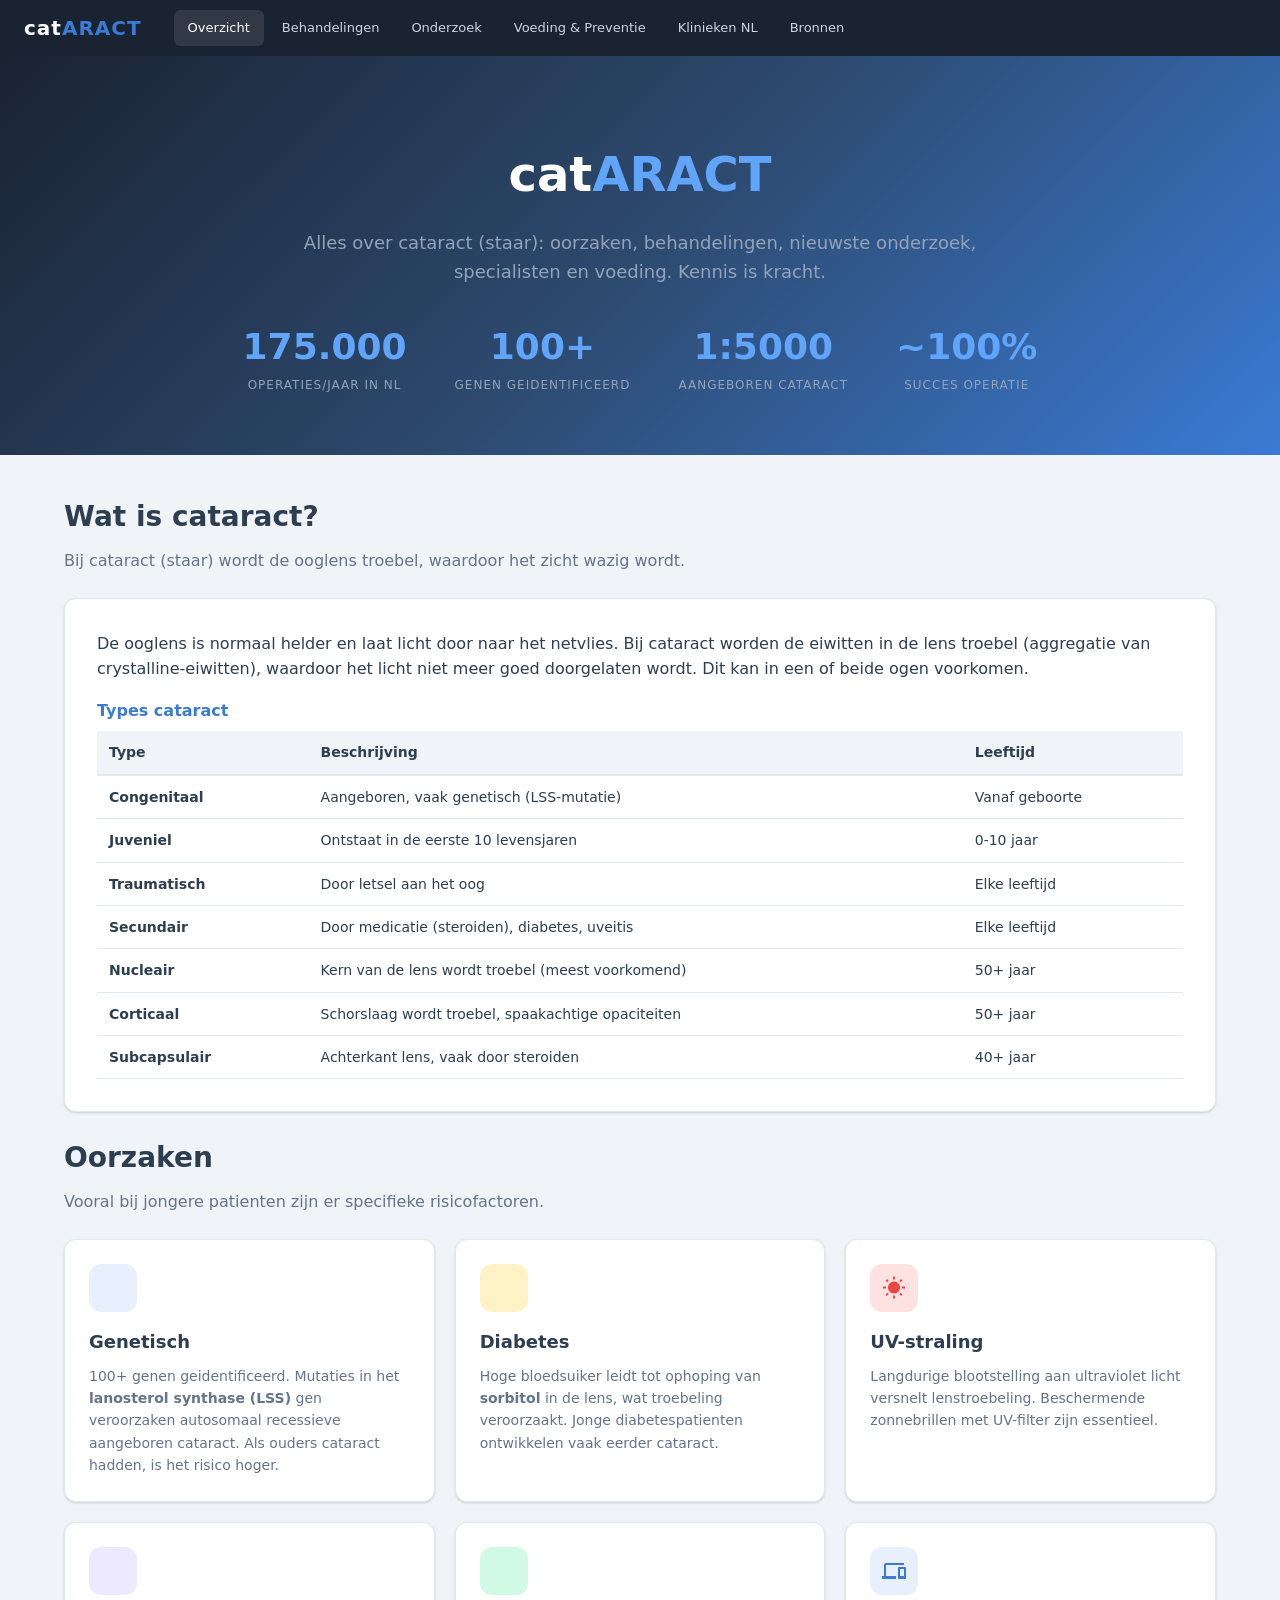
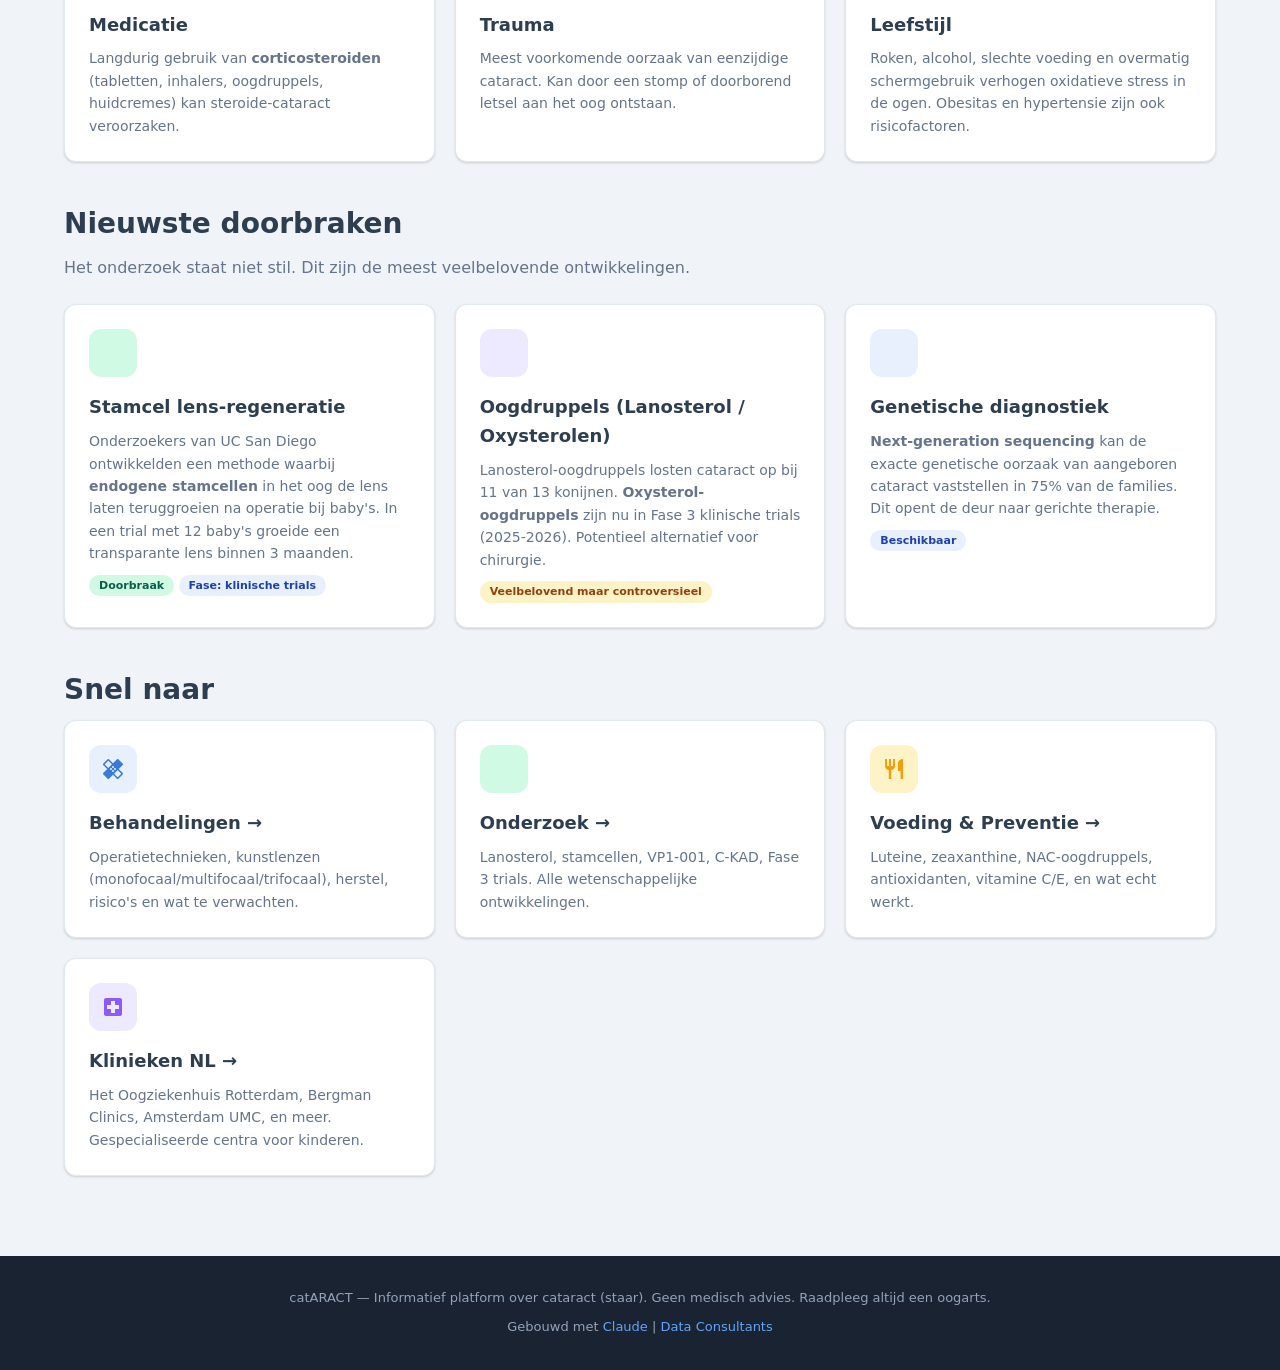
==== index.html @ fa956cf2 "feat: catARACT website - compleet informatieplatform over cataract 6 pagina's met uitgebreid onderzo" ====
<!DOCTYPE html>
<html lang="nl">
<head>
<meta charset="UTF-8">
<meta name="viewport" content="width=device-width, initial-scale=1.0">
<title>catARACT - Onderzoek & Informatie</title>
<link href="https://fonts.googleapis.com/icon?family=Material+Icons" rel="stylesheet">
<link rel="icon" href="data:image/svg+xml,<svg xmlns='http://www.w3.org/2000/svg' viewBox='0 0 100 100'><text y='.9em' font-size='90'>👁️</text></svg>">
<style>
:root {
    --bg: #f0f4f8;
    --bg-card: #ffffff;
    --bg-dark: #1a2332;
    --bg-hero: linear-gradient(135deg, #1a2332 0%, #2d4a6f 50%, #3a7bd5 100%);
    --text: #2c3e50;
    --text-dim: #64748b;
    --text-light: #f0f4f8;
    --accent: #3a7bd5;
    --accent-light: #e8f0fe;
    --green: #10b981;
    --orange: #f59e0b;
    --red: #ef4444;
    --purple: #8b5cf6;
    --border: #e2e8f0;
    --shadow: 0 1px 3px rgba(0,0,0,0.1), 0 1px 2px rgba(0,0,0,0.06);
    --shadow-lg: 0 10px 15px -3px rgba(0,0,0,0.1), 0 4px 6px -2px rgba(0,0,0,0.05);
}
* { margin: 0; padding: 0; box-sizing: border-box; }
body { font-family: 'Segoe UI', system-ui, -apple-system, sans-serif; color: var(--text); background: var(--bg); line-height: 1.6; }
a { color: var(--accent); text-decoration: none; }
a:hover { text-decoration: underline; }

/* Nav */
nav { background: var(--bg-dark); padding: 0 24px; display: flex; align-items: center; height: 56px; position: sticky; top: 0; z-index: 100; }
.nav-logo { font-size: 20px; font-weight: 800; color: #fff; letter-spacing: 1px; }
.nav-logo span { color: var(--accent); }
.nav-links { display: flex; gap: 4px; margin-left: 32px; }
.nav-links a { color: #cbd5e1; padding: 8px 14px; border-radius: 6px; font-size: 13px; font-weight: 500; transition: all 0.2s; }
.nav-links a:hover, .nav-links a.active { color: #fff; background: rgba(255,255,255,0.1); text-decoration: none; }

/* Hero */
.hero { background: var(--bg-hero); color: #fff; padding: 80px 24px 60px; text-align: center; }
.hero h1 { font-size: 48px; font-weight: 800; margin-bottom: 16px; }
.hero h1 .highlight { color: #60a5fa; }
.hero p { font-size: 18px; color: #94a3b8; max-width: 700px; margin: 0 auto 32px; }
.hero-stats { display: flex; justify-content: center; gap: 48px; flex-wrap: wrap; }
.hero-stat { text-align: center; }
.hero-stat .num { font-size: 36px; font-weight: 800; color: #60a5fa; }
.hero-stat .label { font-size: 12px; color: #94a3b8; text-transform: uppercase; letter-spacing: 1px; }

/* Container */
.container { max-width: 1200px; margin: 0 auto; padding: 40px 24px; }
.section-title { font-size: 28px; font-weight: 700; margin-bottom: 8px; }
.section-sub { color: var(--text-dim); margin-bottom: 24px; }

/* Cards grid */
.cards { display: grid; grid-template-columns: repeat(auto-fit, minmax(340px, 1fr)); gap: 20px; margin-bottom: 40px; }
.card { background: var(--bg-card); border-radius: 12px; padding: 24px; box-shadow: var(--shadow); border: 1px solid var(--border); transition: transform 0.2s, box-shadow 0.2s; }
.card:hover { transform: translateY(-2px); box-shadow: var(--shadow-lg); }
.card-icon { width: 48px; height: 48px; border-radius: 12px; display: flex; align-items: center; justify-content: center; margin-bottom: 16px; font-size: 24px; }
.card-icon.blue { background: var(--accent-light); color: var(--accent); }
.card-icon.green { background: #d1fae5; color: var(--green); }
.card-icon.orange { background: #fef3c7; color: var(--orange); }
.card-icon.red { background: #fee2e2; color: var(--red); }
.card-icon.purple { background: #ede9fe; color: var(--purple); }
.card h3 { font-size: 18px; font-weight: 700; margin-bottom: 8px; }
.card p { color: var(--text-dim); font-size: 14px; }
.card ul { color: var(--text-dim); font-size: 14px; padding-left: 20px; }
.card ul li { margin-bottom: 4px; }

/* Info blocks */
.info-block { background: var(--bg-card); border-radius: 12px; padding: 32px; box-shadow: var(--shadow); border: 1px solid var(--border); margin-bottom: 24px; }
.info-block h2 { font-size: 22px; font-weight: 700; margin-bottom: 16px; display: flex; align-items: center; gap: 10px; }
.info-block h3 { font-size: 16px; font-weight: 600; margin: 16px 0 8px; color: var(--accent); }

/* Badge */
.badge { display: inline-block; padding: 2px 10px; border-radius: 20px; font-size: 11px; font-weight: 600; }
.badge.green { background: #d1fae5; color: #065f46; }
.badge.orange { background: #fef3c7; color: #92400e; }
.badge.red { background: #fee2e2; color: #991b1b; }
.badge.blue { background: var(--accent-light); color: #1e40af; }
.badge.purple { background: #ede9fe; color: #5b21b6; }

/* Table */
table { width: 100%; border-collapse: collapse; font-size: 14px; }
th { text-align: left; padding: 10px 12px; background: var(--bg); font-weight: 600; border-bottom: 2px solid var(--border); }
td { padding: 10px 12px; border-bottom: 1px solid var(--border); }
tr:hover td { background: var(--accent-light); }

/* Collapsible */
.collapsible { cursor: pointer; user-select: none; }
.collapsible::after { content: 'expand_more'; font-family: 'Material Icons'; float: right; transition: transform 0.3s; }
.collapsible.open::after { transform: rotate(180deg); }
.collapsible-content { max-height: 0; overflow: hidden; transition: max-height 0.3s ease; }
.collapsible-content.open { max-height: 2000px; }

/* Sources */
.sources { background: #f8fafc; border: 1px solid var(--border); border-radius: 8px; padding: 16px; margin-top: 16px; }
.sources h4 { font-size: 13px; font-weight: 600; margin-bottom: 8px; color: var(--text-dim); }
.sources a { font-size: 12px; display: block; margin-bottom: 4px; }

/* Footer */
footer { background: var(--bg-dark); color: #94a3b8; padding: 32px 24px; text-align: center; font-size: 13px; }
footer a { color: #60a5fa; }

/* Responsive */
@media (max-width: 768px) {
    .hero h1 { font-size: 32px; }
    .hero-stats { gap: 24px; }
    .cards { grid-template-columns: 1fr; }
    .nav-links { display: none; }
}
</style>
</head>
<body>

<nav>
    <div class="nav-logo">cat<span>ARACT</span></div>
    <div class="nav-links">
        <a href="index.html" class="active">Overzicht</a>
        <a href="behandelingen.html">Behandelingen</a>
        <a href="onderzoek.html">Onderzoek</a>
        <a href="voeding.html">Voeding & Preventie</a>
        <a href="klinieken.html">Klinieken NL</a>
        <a href="bronnen.html">Bronnen</a>
    </div>
</nav>

<div class="hero">
    <h1>cat<span class="highlight">ARACT</span></h1>
    <p>Alles over cataract (staar): oorzaken, behandelingen, nieuwste onderzoek, specialisten en voeding. Kennis is kracht.</p>
    <div class="hero-stats">
        <div class="hero-stat">
            <div class="num">175.000</div>
            <div class="label">Operaties/jaar in NL</div>
        </div>
        <div class="hero-stat">
            <div class="num">100+</div>
            <div class="label">Genen geidentificeerd</div>
        </div>
        <div class="hero-stat">
            <div class="num">1:5000</div>
            <div class="label">Aangeboren cataract</div>
        </div>
        <div class="hero-stat">
            <div class="num">~100%</div>
            <div class="label">Succes operatie</div>
        </div>
    </div>
</div>

<div class="container">

    <h2 class="section-title">Wat is cataract?</h2>
    <p class="section-sub">Bij cataract (staar) wordt de ooglens troebel, waardoor het zicht wazig wordt.</p>

    <div class="info-block">
        <p>De ooglens is normaal helder en laat licht door naar het netvlies. Bij cataract worden de eiwitten in de lens troebel (aggregatie van crystalline-eiwitten), waardoor het licht niet meer goed doorgelaten wordt. Dit kan in een of beide ogen voorkomen.</p>
        <h3>Types cataract</h3>
        <table>
            <tr><th>Type</th><th>Beschrijving</th><th>Leeftijd</th></tr>
            <tr><td><strong>Congenitaal</strong></td><td>Aangeboren, vaak genetisch (LSS-mutatie)</td><td>Vanaf geboorte</td></tr>
            <tr><td><strong>Juveniel</strong></td><td>Ontstaat in de eerste 10 levensjaren</td><td>0-10 jaar</td></tr>
            <tr><td><strong>Traumatisch</strong></td><td>Door letsel aan het oog</td><td>Elke leeftijd</td></tr>
            <tr><td><strong>Secundair</strong></td><td>Door medicatie (steroiden), diabetes, uveitis</td><td>Elke leeftijd</td></tr>
            <tr><td><strong>Nucleair</strong></td><td>Kern van de lens wordt troebel (meest voorkomend)</td><td>50+ jaar</td></tr>
            <tr><td><strong>Corticaal</strong></td><td>Schorslaag wordt troebel, spaakachtige opaciteiten</td><td>50+ jaar</td></tr>
            <tr><td><strong>Subcapsulair</strong></td><td>Achterkant lens, vaak door steroiden</td><td>40+ jaar</td></tr>
        </table>
    </div>

    <h2 class="section-title">Oorzaken</h2>
    <p class="section-sub">Vooral bij jongere patienten zijn er specifieke risicofactoren.</p>

    <div class="cards">
        <div class="card">
            <div class="card-icon blue"><span class="material-icons">psychology</span></div>
            <h3>Genetisch</h3>
            <p>100+ genen geidentificeerd. Mutaties in het <strong>lanosterol synthase (LSS)</strong> gen veroorzaken autosomaal recessieve aangeboren cataract. Als ouders cataract hadden, is het risico hoger.</p>
        </div>
        <div class="card">
            <div class="card-icon orange"><span class="material-icons">bloodtype</span></div>
            <h3>Diabetes</h3>
            <p>Hoge bloedsuiker leidt tot ophoping van <strong>sorbitol</strong> in de lens, wat troebeling veroorzaakt. Jonge diabetespatienten ontwikkelen vaak eerder cataract.</p>
        </div>
        <div class="card">
            <div class="card-icon red"><span class="material-icons">wb_sunny</span></div>
            <h3>UV-straling</h3>
            <p>Langdurige blootstelling aan ultraviolet licht versnelt lenstroebeling. Beschermende zonnebrillen met UV-filter zijn essentieel.</p>
        </div>
        <div class="card">
            <div class="card-icon purple"><span class="material-icons">medication</span></div>
            <h3>Medicatie</h3>
            <p>Langdurig gebruik van <strong>corticosteroiden</strong> (tabletten, inhalers, oogdruppels, huidcremes) kan steroide-cataract veroorzaken.</p>
        </div>
        <div class="card">
            <div class="card-icon green"><span class="material-icons">sports_mma</span></div>
            <h3>Trauma</h3>
            <p>Meest voorkomende oorzaak van eenzijdige cataract. Kan door een stomp of doorborend letsel aan het oog ontstaan.</p>
        </div>
        <div class="card">
            <div class="card-icon blue"><span class="material-icons">devices</span></div>
            <h3>Leefstijl</h3>
            <p>Roken, alcohol, slechte voeding en overmatig schermgebruik verhogen oxidatieve stress in de ogen. Obesitas en hypertensie zijn ook risicofactoren.</p>
        </div>
    </div>

    <h2 class="section-title">Nieuwste doorbraken</h2>
    <p class="section-sub">Het onderzoek staat niet stil. Dit zijn de meest veelbelovende ontwikkelingen.</p>

    <div class="cards">
        <div class="card">
            <div class="card-icon green"><span class="material-icons">science</span></div>
            <h3>Stamcel lens-regeneratie</h3>
            <p>Onderzoekers van UC San Diego ontwikkelden een methode waarbij <strong>endogene stamcellen</strong> in het oog de lens laten teruggroeien na operatie bij baby's. In een trial met 12 baby's groeide een transparante lens binnen 3 maanden.</p>
            <p style="margin-top:8px"><span class="badge green">Doorbraak</span> <span class="badge blue">Fase: klinische trials</span></p>
        </div>
        <div class="card">
            <div class="card-icon purple"><span class="material-icons">water_drop</span></div>
            <h3>Oogdruppels (Lanosterol / Oxysterolen)</h3>
            <p>Lanosterol-oogdruppels losten cataract op bij 11 van 13 konijnen. <strong>Oxysterol-oogdruppels</strong> zijn nu in Fase 3 klinische trials (2025-2026). Potentieel alternatief voor chirurgie.</p>
            <p style="margin-top:8px"><span class="badge orange">Veelbelovend maar controversieel</span></p>
        </div>
        <div class="card">
            <div class="card-icon blue"><span class="material-icons">biotech</span></div>
            <h3>Genetische diagnostiek</h3>
            <p><strong>Next-generation sequencing</strong> kan de exacte genetische oorzaak van aangeboren cataract vaststellen in 75% van de families. Dit opent de deur naar gerichte therapie.</p>
            <p style="margin-top:8px"><span class="badge blue">Beschikbaar</span></p>
        </div>
    </div>

    <h2 class="section-title">Snel naar</h2>
    <div class="cards">
        <div class="card" onclick="location.href='behandelingen.html'" style="cursor:pointer">
            <div class="card-icon blue"><span class="material-icons">healing</span></div>
            <h3>Behandelingen &rarr;</h3>
            <p>Operatietechnieken, kunstlenzen (monofocaal/multifocaal/trifocaal), herstel, risico's en wat te verwachten.</p>
        </div>
        <div class="card" onclick="location.href='onderzoek.html'" style="cursor:pointer">
            <div class="card-icon green"><span class="material-icons">science</span></div>
            <h3>Onderzoek &rarr;</h3>
            <p>Lanosterol, stamcellen, VP1-001, C-KAD, Fase 3 trials. Alle wetenschappelijke ontwikkelingen.</p>
        </div>
        <div class="card" onclick="location.href='voeding.html'" style="cursor:pointer">
            <div class="card-icon orange"><span class="material-icons">restaurant</span></div>
            <h3>Voeding & Preventie &rarr;</h3>
            <p>Luteine, zeaxanthine, NAC-oogdruppels, antioxidanten, vitamine C/E, en wat echt werkt.</p>
        </div>
        <div class="card" onclick="location.href='klinieken.html'" style="cursor:pointer">
            <div class="card-icon purple"><span class="material-icons">local_hospital</span></div>
            <h3>Klinieken NL &rarr;</h3>
            <p>Het Oogziekenhuis Rotterdam, Bergman Clinics, Amsterdam UMC, en meer. Gespecialiseerde centra voor kinderen.</p>
        </div>
    </div>

</div>

<footer>
    <p>catARACT &mdash; Informatief platform over cataract (staar). Geen medisch advies. Raadpleeg altijd een oogarts.</p>
    <p style="margin-top:8px">Gebouwd met <a href="https://claude.ai" target="_blank">Claude</a> | <a href="https://github.com/AnneVersion" target="_blank">Data Consultants</a></p>
</footer>

</body>
</html>
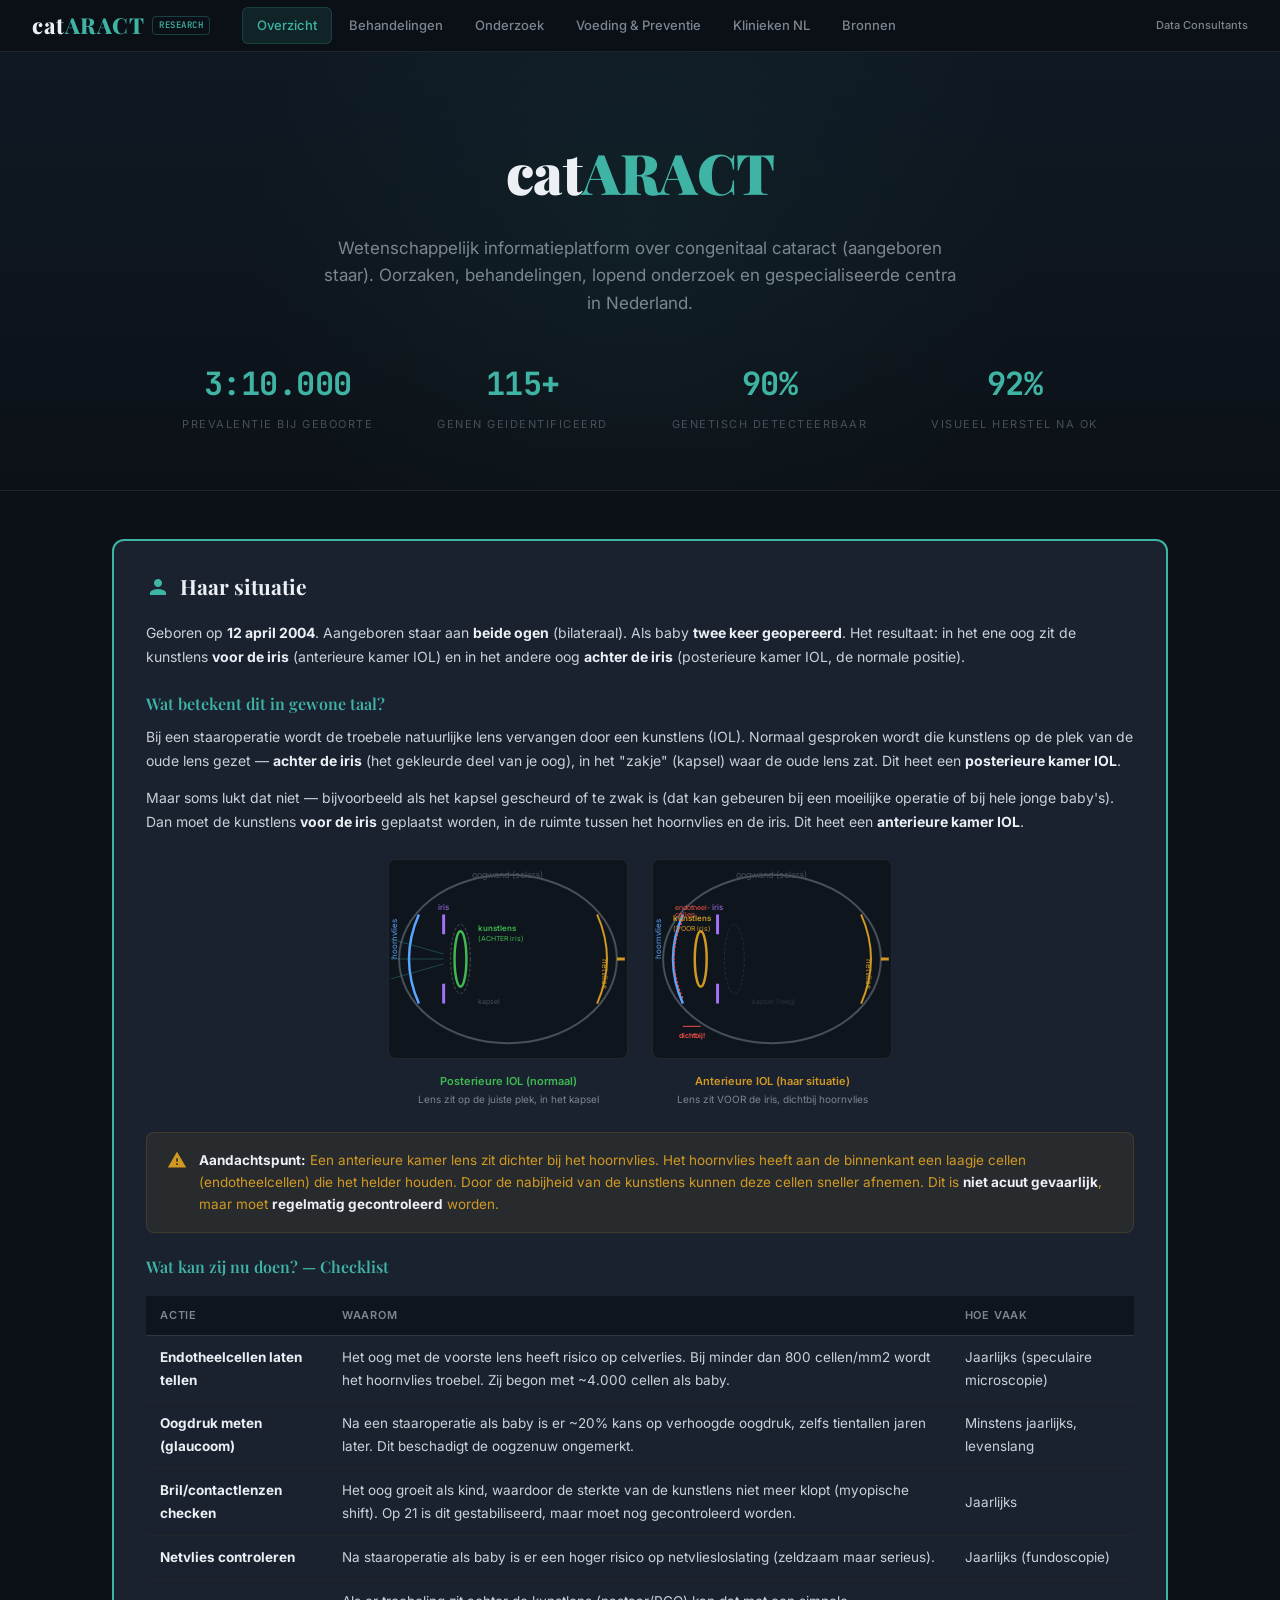
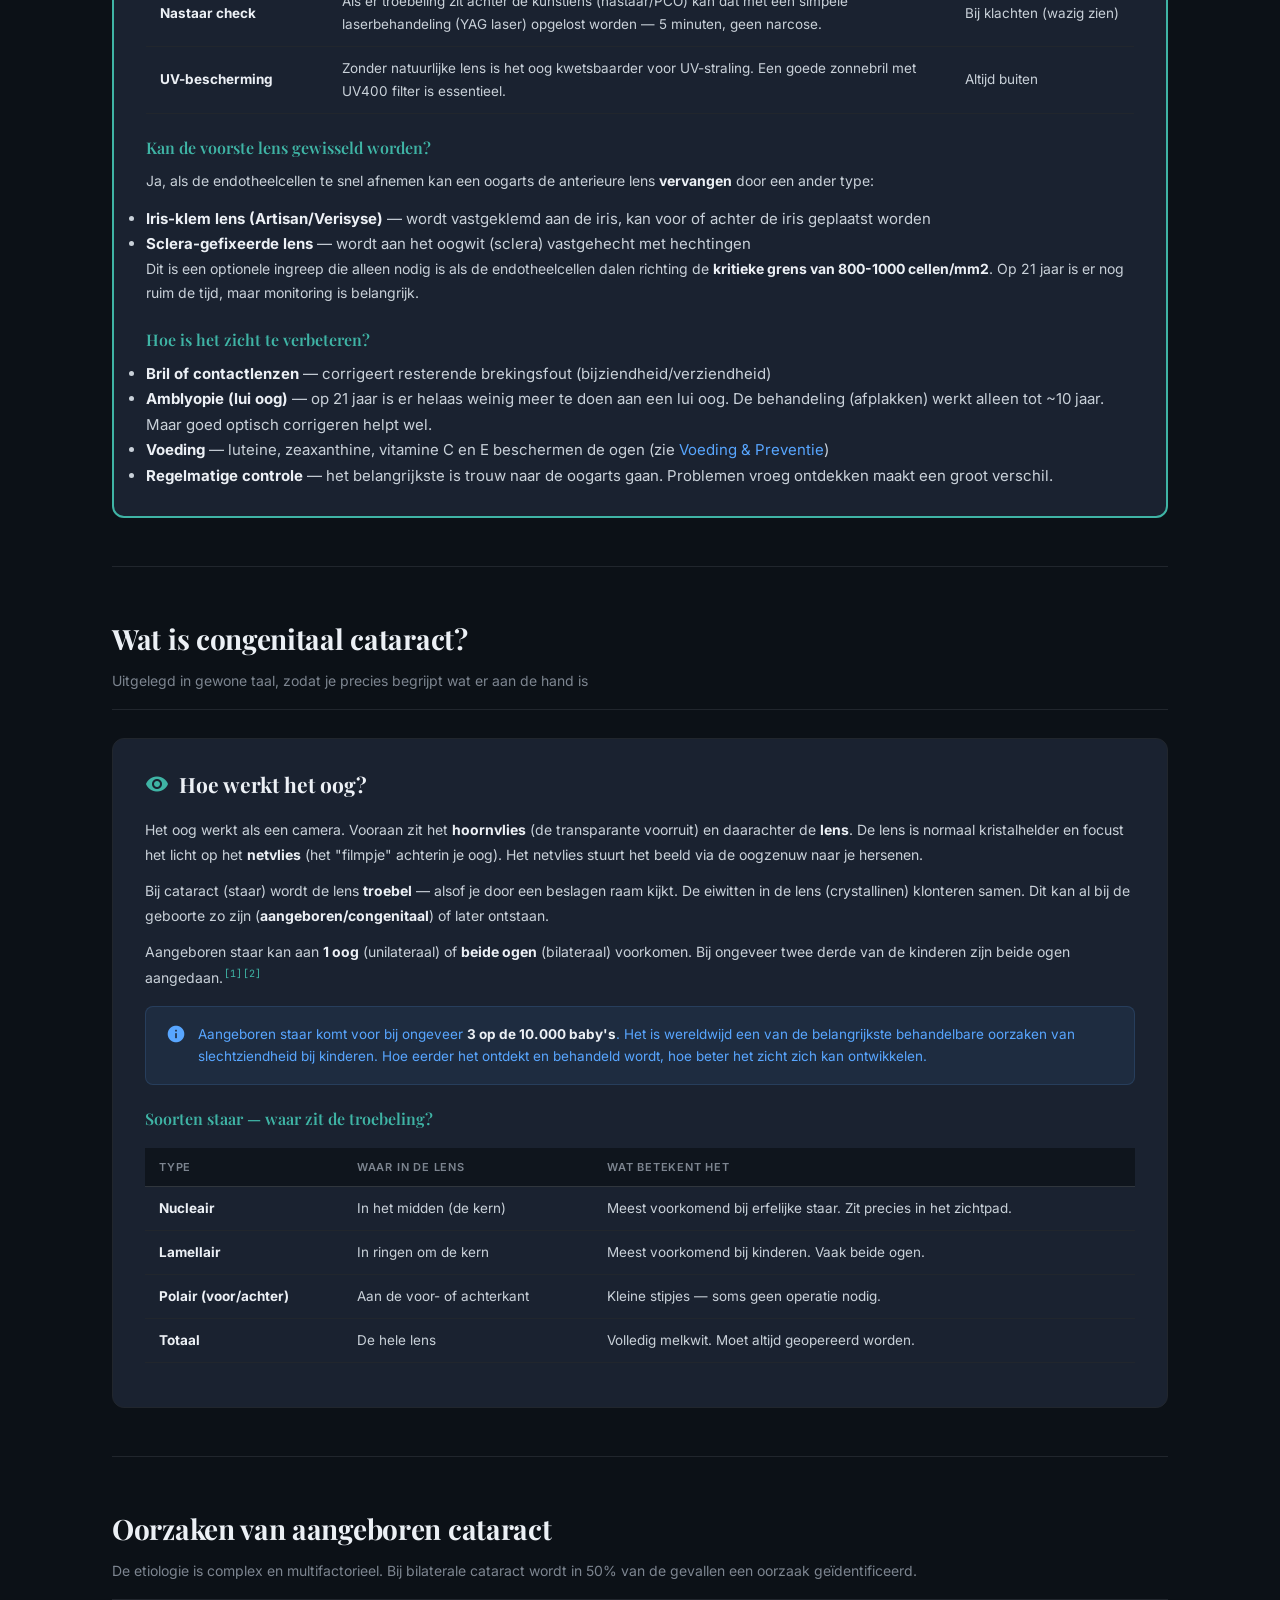
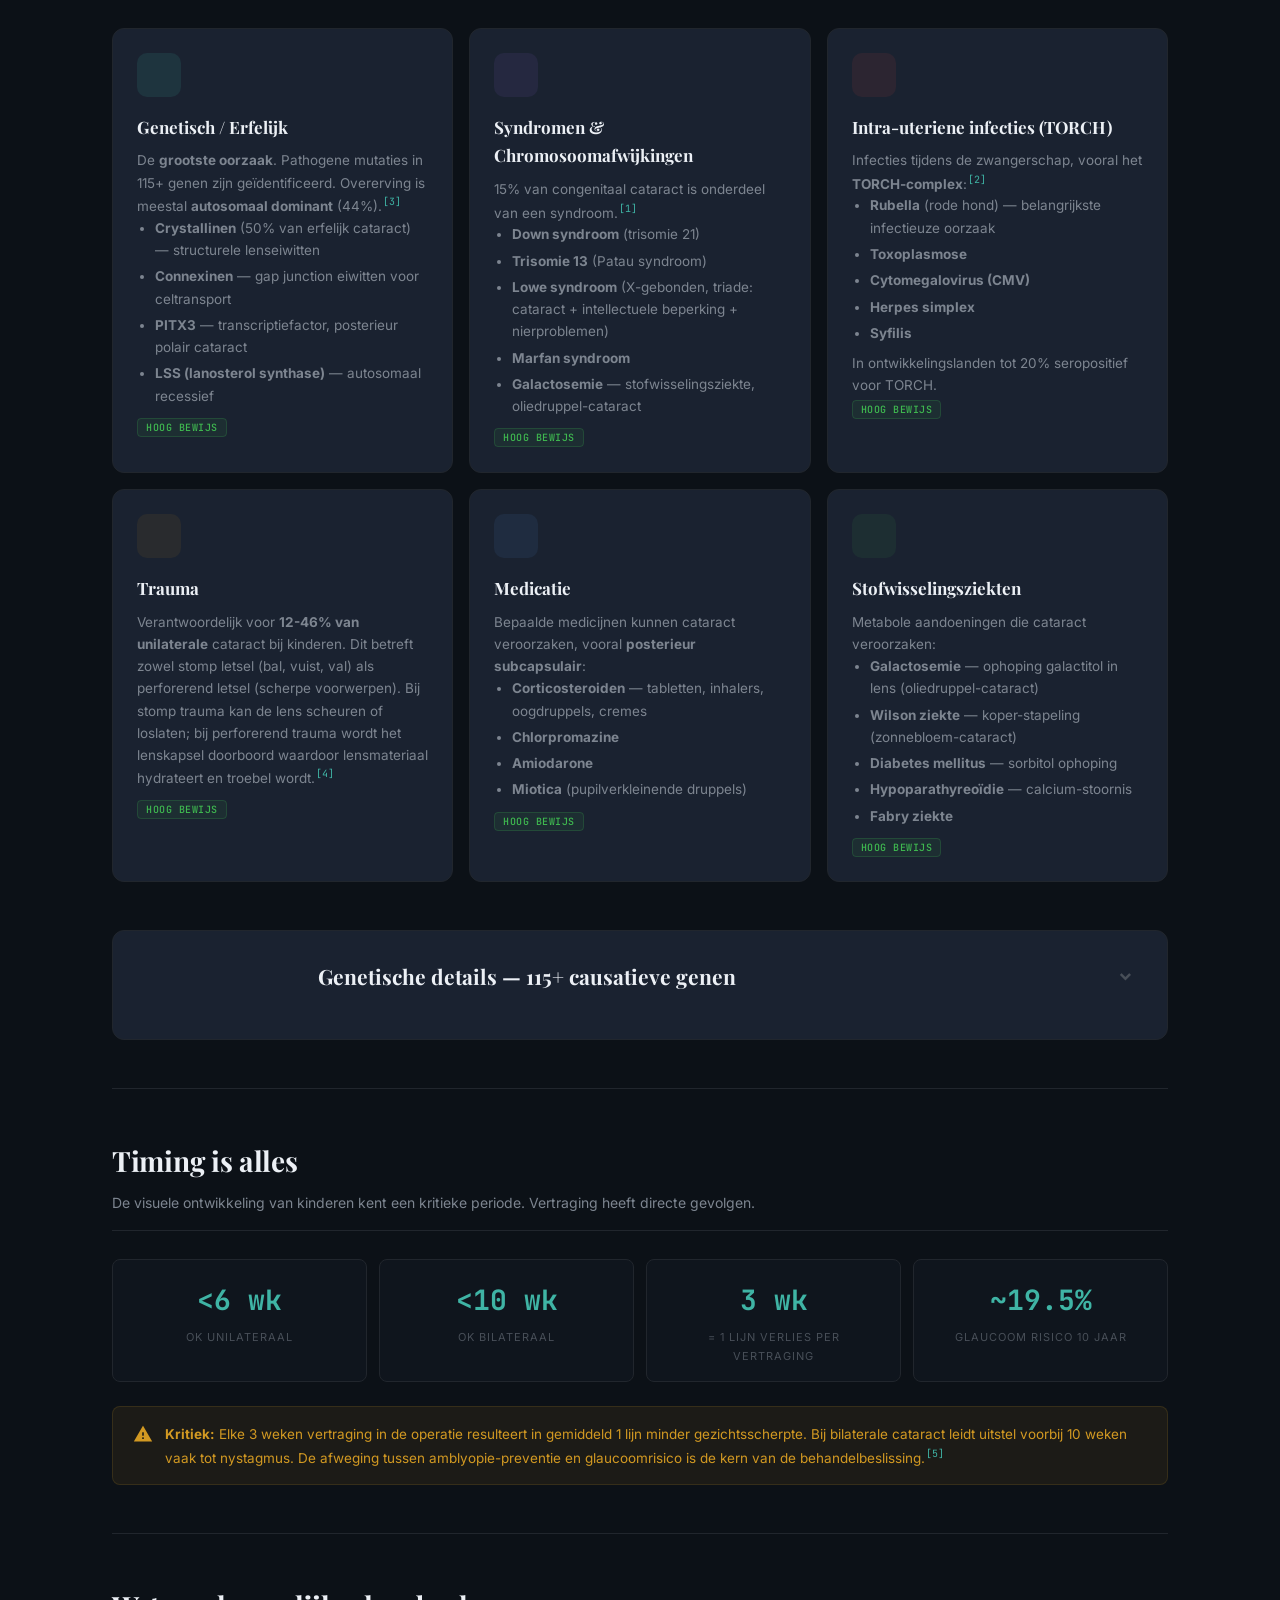
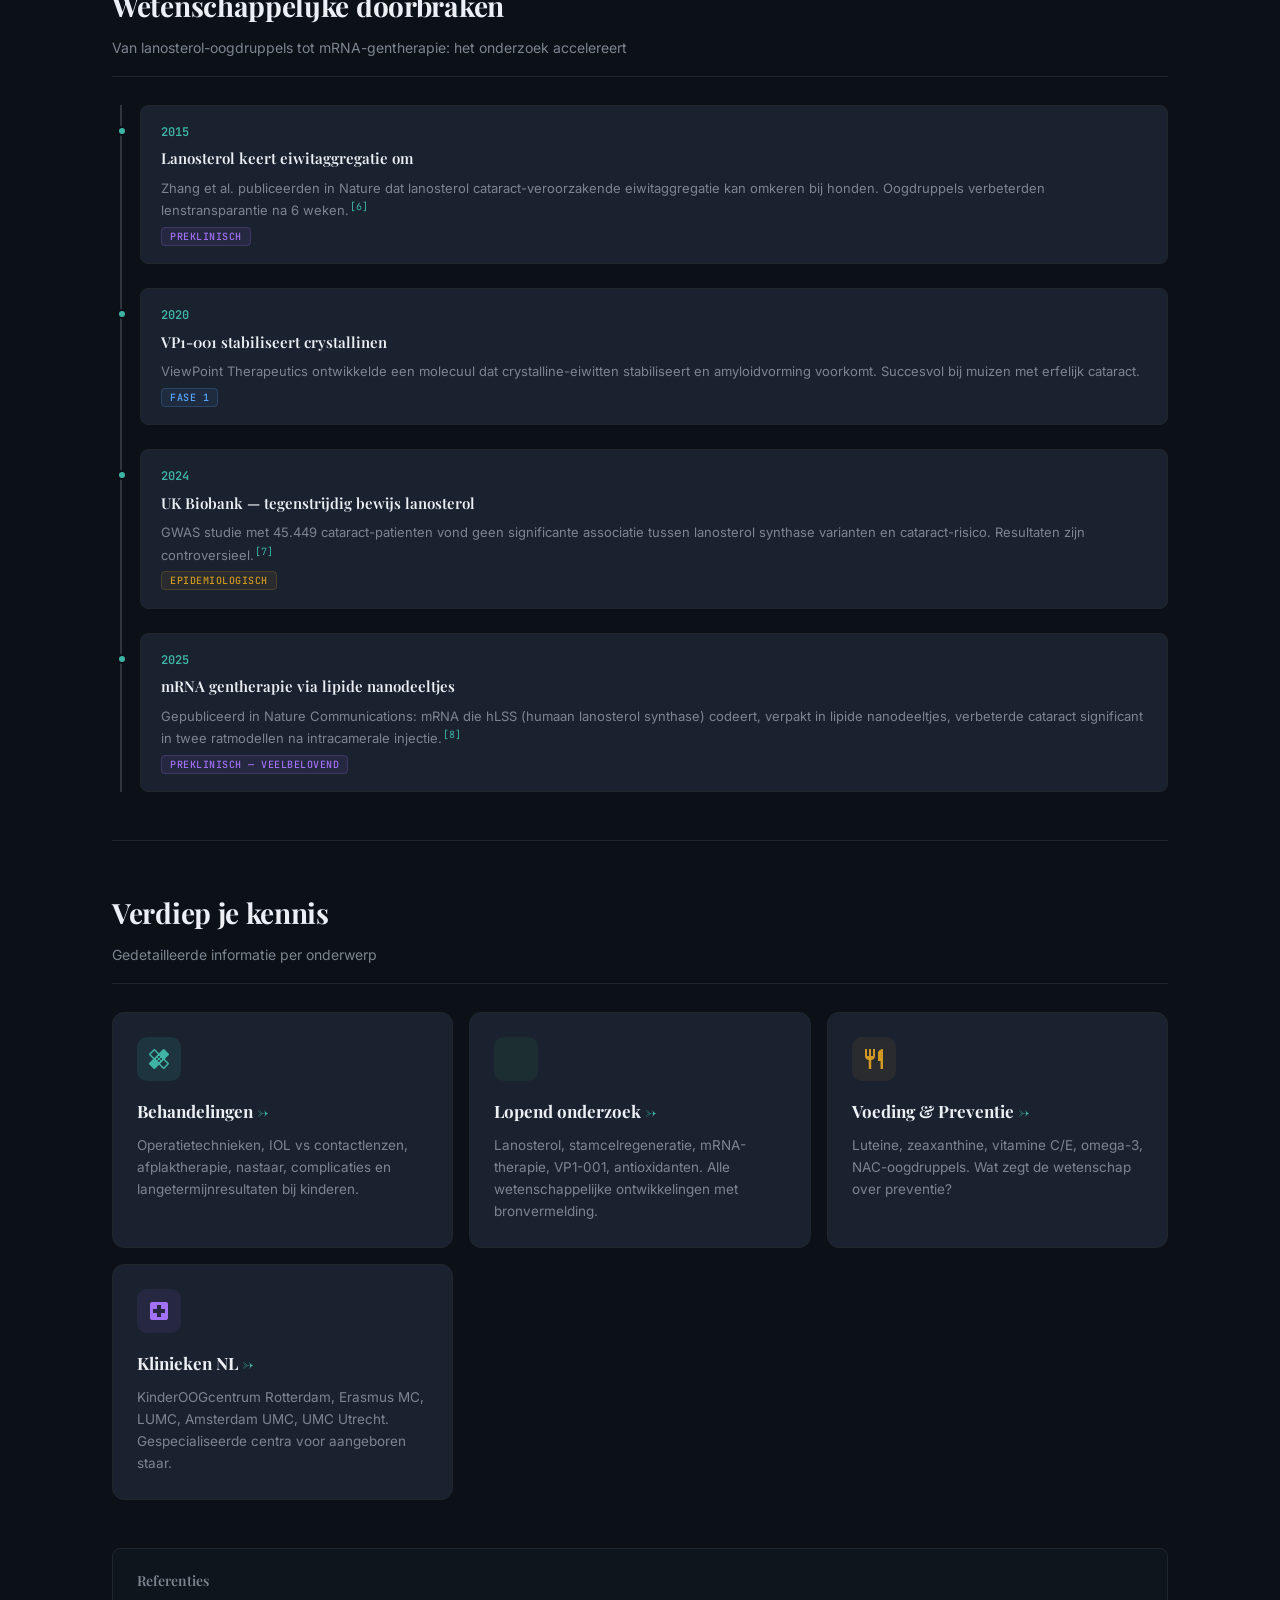
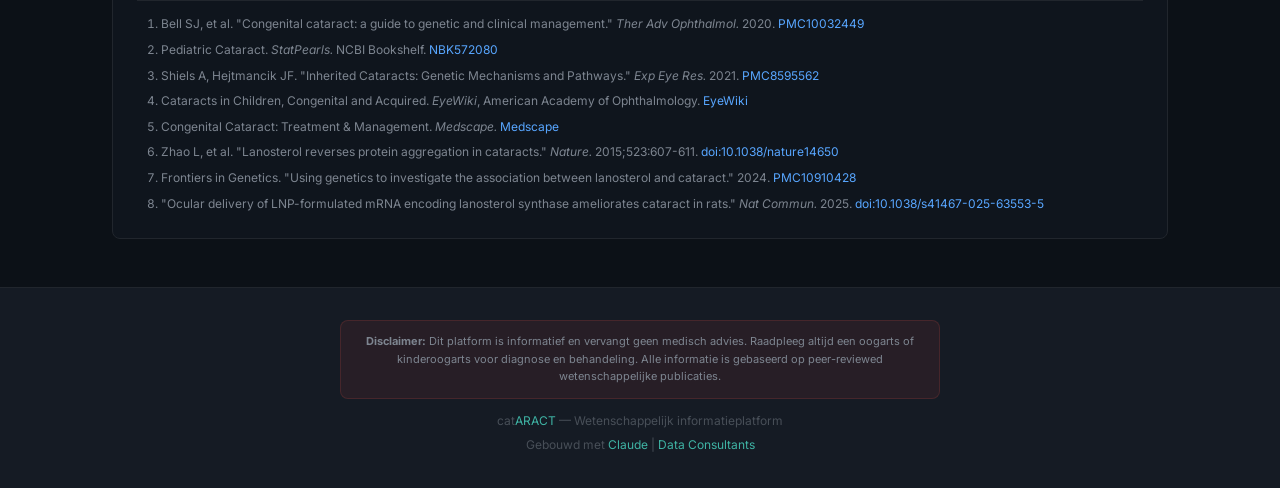
==== commit edbd62bc: "feat: wetenschappelijk design + persoonlijk dashboard - Nieuw professioneel design: Playfair Display" ====
--- a/index.html
+++ b/index.html
@@ -3,120 +3,17 @@
 <head>
 <meta charset="UTF-8">
 <meta name="viewport" content="width=device-width, initial-scale=1.0">
-<title>catARACT - Onderzoek & Informatie</title>
+<title>catARACT — Wetenschappelijk overzicht aangeboren cataract</title>
 <link href="https://fonts.googleapis.com/icon?family=Material+Icons" rel="stylesheet">
-<link rel="icon" href="data:image/svg+xml,<svg xmlns='http://www.w3.org/2000/svg' viewBox='0 0 100 100'><text y='.9em' font-size='90'>👁️</text></svg>">
-<style>
-:root {
-    --bg: #f0f4f8;
-    --bg-card: #ffffff;
-    --bg-dark: #1a2332;
-    --bg-hero: linear-gradient(135deg, #1a2332 0%, #2d4a6f 50%, #3a7bd5 100%);
-    --text: #2c3e50;
-    --text-dim: #64748b;
-    --text-light: #f0f4f8;
-    --accent: #3a7bd5;
-    --accent-light: #e8f0fe;
-    --green: #10b981;
-    --orange: #f59e0b;
-    --red: #ef4444;
-    --purple: #8b5cf6;
-    --border: #e2e8f0;
-    --shadow: 0 1px 3px rgba(0,0,0,0.1), 0 1px 2px rgba(0,0,0,0.06);
-    --shadow-lg: 0 10px 15px -3px rgba(0,0,0,0.1), 0 4px 6px -2px rgba(0,0,0,0.05);
-}
-* { margin: 0; padding: 0; box-sizing: border-box; }
-body { font-family: 'Segoe UI', system-ui, -apple-system, sans-serif; color: var(--text); background: var(--bg); line-height: 1.6; }
-a { color: var(--accent); text-decoration: none; }
-a:hover { text-decoration: underline; }
-
-/* Nav */
-nav { background: var(--bg-dark); padding: 0 24px; display: flex; align-items: center; height: 56px; position: sticky; top: 0; z-index: 100; }
-.nav-logo { font-size: 20px; font-weight: 800; color: #fff; letter-spacing: 1px; }
-.nav-logo span { color: var(--accent); }
-.nav-links { display: flex; gap: 4px; margin-left: 32px; }
-.nav-links a { color: #cbd5e1; padding: 8px 14px; border-radius: 6px; font-size: 13px; font-weight: 500; transition: all 0.2s; }
-.nav-links a:hover, .nav-links a.active { color: #fff; background: rgba(255,255,255,0.1); text-decoration: none; }
-
-/* Hero */
-.hero { background: var(--bg-hero); color: #fff; padding: 80px 24px 60px; text-align: center; }
-.hero h1 { font-size: 48px; font-weight: 800; margin-bottom: 16px; }
-.hero h1 .highlight { color: #60a5fa; }
-.hero p { font-size: 18px; color: #94a3b8; max-width: 700px; margin: 0 auto 32px; }
-.hero-stats { display: flex; justify-content: center; gap: 48px; flex-wrap: wrap; }
-.hero-stat { text-align: center; }
-.hero-stat .num { font-size: 36px; font-weight: 800; color: #60a5fa; }
-.hero-stat .label { font-size: 12px; color: #94a3b8; text-transform: uppercase; letter-spacing: 1px; }
-
-/* Container */
-.container { max-width: 1200px; margin: 0 auto; padding: 40px 24px; }
-.section-title { font-size: 28px; font-weight: 700; margin-bottom: 8px; }
-.section-sub { color: var(--text-dim); margin-bottom: 24px; }
-
-/* Cards grid */
-.cards { display: grid; grid-template-columns: repeat(auto-fit, minmax(340px, 1fr)); gap: 20px; margin-bottom: 40px; }
-.card { background: var(--bg-card); border-radius: 12px; padding: 24px; box-shadow: var(--shadow); border: 1px solid var(--border); transition: transform 0.2s, box-shadow 0.2s; }
-.card:hover { transform: translateY(-2px); box-shadow: var(--shadow-lg); }
-.card-icon { width: 48px; height: 48px; border-radius: 12px; display: flex; align-items: center; justify-content: center; margin-bottom: 16px; font-size: 24px; }
-.card-icon.blue { background: var(--accent-light); color: var(--accent); }
-.card-icon.green { background: #d1fae5; color: var(--green); }
-.card-icon.orange { background: #fef3c7; color: var(--orange); }
-.card-icon.red { background: #fee2e2; color: var(--red); }
-.card-icon.purple { background: #ede9fe; color: var(--purple); }
-.card h3 { font-size: 18px; font-weight: 700; margin-bottom: 8px; }
-.card p { color: var(--text-dim); font-size: 14px; }
-.card ul { color: var(--text-dim); font-size: 14px; padding-left: 20px; }
-.card ul li { margin-bottom: 4px; }
-
-/* Info blocks */
-.info-block { background: var(--bg-card); border-radius: 12px; padding: 32px; box-shadow: var(--shadow); border: 1px solid var(--border); margin-bottom: 24px; }
-.info-block h2 { font-size: 22px; font-weight: 700; margin-bottom: 16px; display: flex; align-items: center; gap: 10px; }
-.info-block h3 { font-size: 16px; font-weight: 600; margin: 16px 0 8px; color: var(--accent); }
-
-/* Badge */
-.badge { display: inline-block; padding: 2px 10px; border-radius: 20px; font-size: 11px; font-weight: 600; }
-.badge.green { background: #d1fae5; color: #065f46; }
-.badge.orange { background: #fef3c7; color: #92400e; }
-.badge.red { background: #fee2e2; color: #991b1b; }
-.badge.blue { background: var(--accent-light); color: #1e40af; }
-.badge.purple { background: #ede9fe; color: #5b21b6; }
-
-/* Table */
-table { width: 100%; border-collapse: collapse; font-size: 14px; }
-th { text-align: left; padding: 10px 12px; background: var(--bg); font-weight: 600; border-bottom: 2px solid var(--border); }
-td { padding: 10px 12px; border-bottom: 1px solid var(--border); }
-tr:hover td { background: var(--accent-light); }
-
-/* Collapsible */
-.collapsible { cursor: pointer; user-select: none; }
-.collapsible::after { content: 'expand_more'; font-family: 'Material Icons'; float: right; transition: transform 0.3s; }
-.collapsible.open::after { transform: rotate(180deg); }
-.collapsible-content { max-height: 0; overflow: hidden; transition: max-height 0.3s ease; }
-.collapsible-content.open { max-height: 2000px; }
-
-/* Sources */
-.sources { background: #f8fafc; border: 1px solid var(--border); border-radius: 8px; padding: 16px; margin-top: 16px; }
-.sources h4 { font-size: 13px; font-weight: 600; margin-bottom: 8px; color: var(--text-dim); }
-.sources a { font-size: 12px; display: block; margin-bottom: 4px; }
-
-/* Footer */
-footer { background: var(--bg-dark); color: #94a3b8; padding: 32px 24px; text-align: center; font-size: 13px; }
-footer a { color: #60a5fa; }
-
-/* Responsive */
-@media (max-width: 768px) {
-    .hero h1 { font-size: 32px; }
-    .hero-stats { gap: 24px; }
-    .cards { grid-template-columns: 1fr; }
-    .nav-links { display: none; }
-}
-</style>
+<link rel="stylesheet" href="style.css">
+<link rel="icon" href="data:image/svg+xml,<svg xmlns='http://www.w3.org/2000/svg' viewBox='0 0 100 100'><text y='.9em' font-size='90'>&#x1F441;</text></svg>">
 </head>
 <body>
 
 <nav>
     <div class="nav-logo">cat<span>ARACT</span></div>
-    <div class="nav-links">
+    <span class="nav-badge">RESEARCH</span>
+    <div class="nav-links" id="nav-links">
         <a href="index.html" class="active">Overzicht</a>
         <a href="behandelingen.html">Behandelingen</a>
         <a href="onderzoek.html">Onderzoek</a>
@@ -124,141 +21,435 @@
         <a href="klinieken.html">Klinieken NL</a>
         <a href="bronnen.html">Bronnen</a>
     </div>
+    <span class="nav-dc"><a href="https://anneversion.github.io/dataconsultants" target="_blank">Data Consultants</a></span>
+    <button class="nav-toggle" onclick="document.getElementById('nav-links').classList.toggle('open')">menu</button>
 </nav>
 
+<!-- Hero -->
 <div class="hero">
-    <h1>cat<span class="highlight">ARACT</span></h1>
-    <p>Alles over cataract (staar): oorzaken, behandelingen, nieuwste onderzoek, specialisten en voeding. Kennis is kracht.</p>
+    <h1>cat<span class="hl">ARACT</span></h1>
+    <p class="subtitle">Wetenschappelijk informatieplatform over congenitaal cataract (aangeboren staar). Oorzaken, behandelingen, lopend onderzoek en gespecialiseerde centra in Nederland.</p>
     <div class="hero-stats">
         <div class="hero-stat">
-            <div class="num">175.000</div>
-            <div class="label">Operaties/jaar in NL</div>
+            <div class="num">3:10.000</div>
+            <div class="label">Prevalentie bij geboorte</div>
         </div>
         <div class="hero-stat">
-            <div class="num">100+</div>
+            <div class="num">115+</div>
             <div class="label">Genen geidentificeerd</div>
         </div>
         <div class="hero-stat">
-            <div class="num">1:5000</div>
-            <div class="label">Aangeboren cataract</div>
+            <div class="num">90%</div>
+            <div class="label">Genetisch detecteerbaar</div>
         </div>
         <div class="hero-stat">
-            <div class="num">~100%</div>
-            <div class="label">Succes operatie</div>
+            <div class="num">92%</div>
+            <div class="label">Visueel herstel na OK</div>
         </div>
     </div>
 </div>
 
 <div class="container">
 
-    <h2 class="section-title">Wat is cataract?</h2>
-    <p class="section-sub">Bij cataract (staar) wordt de ooglens troebel, waardoor het zicht wazig wordt.</p>
+    <!-- ═══ WAT IS HET ═══ -->
+    <!-- ═══ HAAR SITUATIE ═══ -->
+    <div class="info-block" style="border-color:var(--teal);border-width:2px">
+        <h2><span class="material-icons" style="color:var(--teal)">person</span> Haar situatie</h2>
+        <p>Geboren op <strong>12 april 2004</strong>. Aangeboren staar aan <strong>beide ogen</strong> (bilateraal). Als baby <strong>twee keer geopereerd</strong>. Het resultaat: in het ene oog zit de kunstlens <strong>voor de iris</strong> (anterieure kamer IOL) en in het andere oog <strong>achter de iris</strong> (posterieure kamer IOL, de normale positie).</p>
+
+        <h3>Wat betekent dit in gewone taal?</h3>
+        <p>Bij een staaroperatie wordt de troebele natuurlijke lens vervangen door een kunstlens (IOL). Normaal gesproken wordt die kunstlens op de plek van de oude lens gezet — <strong>achter de iris</strong> (het gekleurde deel van je oog), in het "zakje" (kapsel) waar de oude lens zat. Dit heet een <strong>posterieure kamer IOL</strong>.</p>
+        <p>Maar soms lukt dat niet — bijvoorbeeld als het kapsel gescheurd of te zwak is (dat kan gebeuren bij een moeilijke operatie of bij hele jonge baby's). Dan moet de kunstlens <strong>voor de iris</strong> geplaatst worden, in de ruimte tussen het hoornvlies en de iris. Dit heet een <strong>anterieure kamer IOL</strong>.</p>
+
+        <!-- SVG Illustratie: IOL posities -->
+        <div style="display:flex;gap:24px;margin:24px 0;flex-wrap:wrap;justify-content:center">
+            <!-- Posterieure IOL (normaal) -->
+            <div style="text-align:center">
+                <svg viewBox="0 0 240 200" width="240" height="200" style="background:var(--bg-inset);border-radius:8px;border:1px solid var(--border)">
+                    <!-- Oog doorsnede -->
+                    <ellipse cx="120" cy="100" rx="110" ry="85" fill="none" stroke="var(--text-muted)" stroke-width="2"/>
+                    <!-- Sclera label -->
+                    <text x="120" y="18" text-anchor="middle" fill="var(--text-muted)" font-size="9" font-family="Inter,sans-serif">oogwand (sclera)</text>
+                    <!-- Hoornvlies -->
+                    <path d="M30,55 Q10,100 30,145" fill="none" stroke="var(--accent)" stroke-width="2.5"/>
+                    <text x="8" y="100" fill="var(--accent)" font-size="8" font-family="Inter,sans-serif" transform="rotate(-90,8,100)">hoornvlies</text>
+                    <!-- Iris -->
+                    <line x1="55" y1="55" x2="55" y2="75" stroke="var(--purple)" stroke-width="3"/>
+                    <line x1="55" y1="125" x2="55" y2="145" stroke="var(--purple)" stroke-width="3"/>
+                    <text x="55" y="50" text-anchor="middle" fill="var(--purple)" font-size="8" font-family="Inter,sans-serif">iris</text>
+                    <!-- Pupil -->
+                    <line x1="55" y1="75" x2="55" y2="125" stroke="none" stroke-width="0"/>
+                    <!-- Kunstlens ACHTER iris (posterieur) -->
+                    <ellipse cx="72" cy="100" rx="6" ry="28" fill="none" stroke="var(--green)" stroke-width="2.5"/>
+                    <text x="90" y="72" fill="var(--green)" font-size="8" font-weight="600" font-family="Inter,sans-serif">kunstlens</text>
+                    <text x="90" y="82" fill="var(--green)" font-size="7" font-family="Inter,sans-serif">(ACHTER iris)</text>
+                    <!-- Kapsel (bag) -->
+                    <ellipse cx="72" cy="100" rx="10" ry="35" fill="none" stroke="var(--text-muted)" stroke-width="1" stroke-dasharray="3 2"/>
+                    <text x="90" y="145" fill="var(--text-muted)" font-size="7" font-family="Inter,sans-serif">kapsel</text>
+                    <!-- Netvlies -->
+                    <path d="M210,55 Q230,100 210,145" fill="none" stroke="var(--orange)" stroke-width="2"/>
+                    <text x="215" y="100" fill="var(--orange)" font-size="8" font-family="Inter,sans-serif" transform="rotate(90,215,100)">netvlies</text>
+                    <!-- Oogzenuw -->
+                    <line x1="230" y1="100" x2="238" y2="100" stroke="var(--orange)" stroke-width="3"/>
+                    <!-- Lichtstralen -->
+                    <line x1="2" y1="80" x2="55" y2="95" stroke="var(--teal)" stroke-width="0.8" opacity="0.4"/>
+                    <line x1="2" y1="100" x2="55" y2="100" stroke="var(--teal)" stroke-width="0.8" opacity="0.4"/>
+                    <line x1="2" y1="120" x2="55" y2="105" stroke="var(--teal)" stroke-width="0.8" opacity="0.4"/>
+                </svg>
+                <div style="font-size:11px;color:var(--green);font-weight:600;margin-top:6px">Posterieure IOL (normaal)</div>
+                <div style="font-size:10px;color:var(--text-dim)">Lens zit op de juiste plek, in het kapsel</div>
+            </div>
+            <!-- Anterieure IOL -->
+            <div style="text-align:center">
+                <svg viewBox="0 0 240 200" width="240" height="200" style="background:var(--bg-inset);border-radius:8px;border:1px solid var(--border)">
+                    <ellipse cx="120" cy="100" rx="110" ry="85" fill="none" stroke="var(--text-muted)" stroke-width="2"/>
+                    <text x="120" y="18" text-anchor="middle" fill="var(--text-muted)" font-size="9" font-family="Inter,sans-serif">oogwand (sclera)</text>
+                    <!-- Hoornvlies -->
+                    <path d="M30,55 Q10,100 30,145" fill="none" stroke="var(--accent)" stroke-width="2.5"/>
+                    <text x="8" y="100" fill="var(--accent)" font-size="8" font-family="Inter,sans-serif" transform="rotate(-90,8,100)">hoornvlies</text>
+                    <!-- Iris -->
+                    <line x1="65" y1="55" x2="65" y2="75" stroke="var(--purple)" stroke-width="3"/>
+                    <line x1="65" y1="125" x2="65" y2="145" stroke="var(--purple)" stroke-width="3"/>
+                    <text x="65" y="50" text-anchor="middle" fill="var(--purple)" font-size="8" font-family="Inter,sans-serif">iris</text>
+                    <!-- Kunstlens VOOR iris (anterieur) -->
+                    <ellipse cx="48" cy="100" rx="6" ry="28" fill="none" stroke="var(--orange)" stroke-width="2.5"/>
+                    <!-- Pijl: afstand hoornvlies-lens -->
+                    <line x1="30" y1="168" x2="48" y2="168" stroke="var(--red)" stroke-width="1" marker-start="url(#arrowL)" marker-end="url(#arrowR)"/>
+                    <text x="39" y="180" text-anchor="middle" fill="var(--red)" font-size="7" font-weight="600" font-family="Inter,sans-serif">dichtbij!</text>
+                    <text x="39" y="62" text-anchor="middle" fill="var(--orange)" font-size="8" font-weight="600" font-family="Inter,sans-serif">kunstlens</text>
+                    <text x="39" y="72" text-anchor="middle" fill="var(--orange)" font-size="7" font-family="Inter,sans-serif">(VOOR iris)</text>
+                    <!-- Leeg kapsel -->
+                    <ellipse cx="82" cy="100" rx="10" ry="35" fill="none" stroke="var(--text-muted)" stroke-width="1" stroke-dasharray="3 2" opacity="0.4"/>
+                    <text x="100" y="145" fill="var(--text-muted)" font-size="7" font-family="Inter,sans-serif" opacity="0.5">kapsel (leeg)</text>
+                    <!-- Netvlies -->
+                    <path d="M210,55 Q230,100 210,145" fill="none" stroke="var(--orange)" stroke-width="2"/>
+                    <text x="215" y="100" fill="var(--orange)" font-size="8" font-family="Inter,sans-serif" transform="rotate(90,215,100)">netvlies</text>
+                    <line x1="230" y1="100" x2="238" y2="100" stroke="var(--orange)" stroke-width="3"/>
+                    <!-- Endotheel highlight -->
+                    <path d="M30,60 Q12,100 30,140" fill="none" stroke="var(--red)" stroke-width="1.5" stroke-dasharray="2 2"/>
+                    <text x="22" y="50" fill="var(--red)" font-size="7" font-family="Inter,sans-serif">endotheel-</text>
+                    <text x="22" y="58" fill="var(--red)" font-size="7" font-family="Inter,sans-serif">cellen</text>
+                </svg>
+                <div style="font-size:11px;color:var(--orange);font-weight:600;margin-top:6px">Anterieure IOL (haar situatie)</div>
+                <div style="font-size:10px;color:var(--text-dim)">Lens zit VOOR de iris, dichtbij hoornvlies</div>
+            </div>
+        </div>
+
+        <div class="alert warning">
+            <span class="material-icons">warning</span>
+            <span><strong>Aandachtspunt:</strong> Een anterieure kamer lens zit dichter bij het hoornvlies. Het hoornvlies heeft aan de binnenkant een laagje cellen (endotheelcellen) die het helder houden. Door de nabijheid van de kunstlens kunnen deze cellen sneller afnemen. Dit is <strong>niet acuut gevaarlijk</strong>, maar moet <strong>regelmatig gecontroleerd</strong> worden.</span>
+        </div>
+
+        <h3>Wat kan zij nu doen? — Checklist</h3>
+        <table>
+            <tr><th>Actie</th><th>Waarom</th><th>Hoe vaak</th></tr>
+            <tr>
+                <td><strong>Endotheelcellen laten tellen</strong></td>
+                <td>Het oog met de voorste lens heeft risico op celverlies. Bij minder dan 800 cellen/mm2 wordt het hoornvlies troebel. Zij begon met ~4.000 cellen als baby.</td>
+                <td>Jaarlijks (speculaire microscopie)</td>
+            </tr>
+            <tr>
+                <td><strong>Oogdruk meten (glaucoom)</strong></td>
+                <td>Na een staaroperatie als baby is er ~20% kans op verhoogde oogdruk, zelfs tientallen jaren later. Dit beschadigt de oogzenuw ongemerkt.</td>
+                <td>Minstens jaarlijks, levenslang</td>
+            </tr>
+            <tr>
+                <td><strong>Bril/contactlenzen checken</strong></td>
+                <td>Het oog groeit als kind, waardoor de sterkte van de kunstlens niet meer klopt (myopische shift). Op 21 is dit gestabiliseerd, maar moet nog gecontroleerd worden.</td>
+                <td>Jaarlijks</td>
+            </tr>
+            <tr>
+                <td><strong>Netvlies controleren</strong></td>
+                <td>Na staaroperatie als baby is er een hoger risico op netvliesloslating (zeldzaam maar serieus).</td>
+                <td>Jaarlijks (fundoscopie)</td>
+            </tr>
+            <tr>
+                <td><strong>Nastaar check</strong></td>
+                <td>Als er troebeling zit achter de kunstlens (nastaar/PCO) kan dat met een simpele laserbehandeling (YAG laser) opgelost worden — 5 minuten, geen narcose.</td>
+                <td>Bij klachten (wazig zien)</td>
+            </tr>
+            <tr>
+                <td><strong>UV-bescherming</strong></td>
+                <td>Zonder natuurlijke lens is het oog kwetsbaarder voor UV-straling. Een goede zonnebril met UV400 filter is essentieel.</td>
+                <td>Altijd buiten</td>
+            </tr>
+        </table>
+
+        <h3>Kan de voorste lens gewisseld worden?</h3>
+        <p>Ja, als de endotheelcellen te snel afnemen kan een oogarts de anterieure lens <strong>vervangen</strong> door een ander type:</p>
+        <ul>
+            <li><strong>Iris-klem lens (Artisan/Verisyse)</strong> — wordt vastgeklemd aan de iris, kan voor of achter de iris geplaatst worden</li>
+            <li><strong>Sclera-gefixeerde lens</strong> — wordt aan het oogwit (sclera) vastgehecht met hechtingen</li>
+        </ul>
+        <p>Dit is een optionele ingreep die alleen nodig is als de endotheelcellen dalen richting de <strong>kritieke grens van 800-1000 cellen/mm2</strong>. Op 21 jaar is er nog ruim de tijd, maar monitoring is belangrijk.</p>
+
+        <h3>Hoe is het zicht te verbeteren?</h3>
+        <ul>
+            <li><strong>Bril of contactlenzen</strong> — corrigeert resterende brekingsfout (bijziendheid/verziendheid)</li>
+            <li><strong>Amblyopie (lui oog)</strong> — op 21 jaar is er helaas weinig meer te doen aan een lui oog. De behandeling (afplakken) werkt alleen tot ~10 jaar. Maar goed optisch corrigeren helpt wel.</li>
+            <li><strong>Voeding</strong> — luteine, zeaxanthine, vitamine C en E beschermen de ogen (zie <a href="voeding.html">Voeding & Preventie</a>)</li>
+            <li><strong>Regelmatige controle</strong> — het belangrijkste is trouw naar de oogarts gaan. Problemen vroeg ontdekken maakt een groot verschil.</li>
+        </ul>
+    </div>
+
+    <div class="section-divider"></div>
+
+    <h2 class="section-title">Wat is congenitaal cataract?</h2>
+    <p class="section-sub">Uitgelegd in gewone taal, zodat je precies begrijpt wat er aan de hand is</p>
 
     <div class="info-block">
-        <p>De ooglens is normaal helder en laat licht door naar het netvlies. Bij cataract worden de eiwitten in de lens troebel (aggregatie van crystalline-eiwitten), waardoor het licht niet meer goed doorgelaten wordt. Dit kan in een of beide ogen voorkomen.</p>
-        <h3>Types cataract</h3>
+        <h2><span class="material-icons" style="color:var(--teal)">visibility</span> Hoe werkt het oog?</h2>
+        <p>Het oog werkt als een camera. Vooraan zit het <strong>hoornvlies</strong> (de transparante voorruit) en daarachter de <strong>lens</strong>. De lens is normaal kristalhelder en focust het licht op het <strong>netvlies</strong> (het "filmpje" achterin je oog). Het netvlies stuurt het beeld via de oogzenuw naar je hersenen.</p>
+        <p>Bij cataract (staar) wordt de lens <strong>troebel</strong> — alsof je door een beslagen raam kijkt. De eiwitten in de lens (crystallinen) klonteren samen. Dit kan al bij de geboorte zo zijn (<strong>aangeboren/congenitaal</strong>) of later ontstaan.</p>
+        <p>Aangeboren staar kan aan <strong>1 oog</strong> (unilateraal) of <strong>beide ogen</strong> (bilateraal) voorkomen. Bij ongeveer twee derde van de kinderen zijn beide ogen aangedaan.<span class="ref" title="PMC10032449">[1]</span><span class="ref" title="StatPearls NBK572080">[2]</span></p>
+
+        <div class="alert info">
+            <span class="material-icons">info</span>
+            <span>Aangeboren staar komt voor bij ongeveer <strong>3 op de 10.000 baby's</strong>. Het is wereldwijd een van de belangrijkste behandelbare oorzaken van slechtziendheid bij kinderen. Hoe eerder het ontdekt en behandeld wordt, hoe beter het zicht zich kan ontwikkelen.</span>
+        </div>
+
+        <h3>Soorten staar — waar zit de troebeling?</h3>
         <table>
-            <tr><th>Type</th><th>Beschrijving</th><th>Leeftijd</th></tr>
-            <tr><td><strong>Congenitaal</strong></td><td>Aangeboren, vaak genetisch (LSS-mutatie)</td><td>Vanaf geboorte</td></tr>
-            <tr><td><strong>Juveniel</strong></td><td>Ontstaat in de eerste 10 levensjaren</td><td>0-10 jaar</td></tr>
-            <tr><td><strong>Traumatisch</strong></td><td>Door letsel aan het oog</td><td>Elke leeftijd</td></tr>
-            <tr><td><strong>Secundair</strong></td><td>Door medicatie (steroiden), diabetes, uveitis</td><td>Elke leeftijd</td></tr>
-            <tr><td><strong>Nucleair</strong></td><td>Kern van de lens wordt troebel (meest voorkomend)</td><td>50+ jaar</td></tr>
-            <tr><td><strong>Corticaal</strong></td><td>Schorslaag wordt troebel, spaakachtige opaciteiten</td><td>50+ jaar</td></tr>
-            <tr><td><strong>Subcapsulair</strong></td><td>Achterkant lens, vaak door steroiden</td><td>40+ jaar</td></tr>
+            <tr><th>Type</th><th>Waar in de lens</th><th>Wat betekent het</th></tr>
+            <tr><td><strong>Nucleair</strong></td><td>In het midden (de kern)</td><td>Meest voorkomend bij erfelijke staar. Zit precies in het zichtpad.</td></tr>
+            <tr><td><strong>Lamellair</strong></td><td>In ringen om de kern</td><td>Meest voorkomend bij kinderen. Vaak beide ogen.</td></tr>
+            <tr><td><strong>Polair (voor/achter)</strong></td><td>Aan de voor- of achterkant</td><td>Kleine stipjes — soms geen operatie nodig.</td></tr>
+            <tr><td><strong>Totaal</strong></td><td>De hele lens</td><td>Volledig melkwit. Moet altijd geopereerd worden.</td></tr>
         </table>
     </div>
 
-    <h2 class="section-title">Oorzaken</h2>
-    <p class="section-sub">Vooral bij jongere patienten zijn er specifieke risicofactoren.</p>
+    <div class="section-divider"></div>
+
+    <!-- ═══ OORZAKEN ═══ -->
+    <h2 class="section-title">Oorzaken van aangeboren cataract</h2>
+    <p class="section-sub">De etiologie is complex en multifactorieel. Bij bilaterale cataract wordt in 50% van de gevallen een oorzaak geïdentificeerd.</p>
 
     <div class="cards">
         <div class="card">
-            <div class="card-icon blue"><span class="material-icons">psychology</span></div>
-            <h3>Genetisch</h3>
-            <p>100+ genen geidentificeerd. Mutaties in het <strong>lanosterol synthase (LSS)</strong> gen veroorzaken autosomaal recessieve aangeboren cataract. Als ouders cataract hadden, is het risico hoger.</p>
-        </div>
-        <div class="card">
-            <div class="card-icon orange"><span class="material-icons">bloodtype</span></div>
-            <h3>Diabetes</h3>
-            <p>Hoge bloedsuiker leidt tot ophoping van <strong>sorbitol</strong> in de lens, wat troebeling veroorzaakt. Jonge diabetespatienten ontwikkelen vaak eerder cataract.</p>
-        </div>
-        <div class="card">
-            <div class="card-icon red"><span class="material-icons">wb_sunny</span></div>
-            <h3>UV-straling</h3>
-            <p>Langdurige blootstelling aan ultraviolet licht versnelt lenstroebeling. Beschermende zonnebrillen met UV-filter zijn essentieel.</p>
-        </div>
-        <div class="card">
-            <div class="card-icon purple"><span class="material-icons">medication</span></div>
+            <div class="card-icon teal"><span class="material-icons">genetics</span></div>
+            <h3>Genetisch / Erfelijk</h3>
+            <p>De <strong>grootste oorzaak</strong>. Pathogene mutaties in 115+ genen zijn geïdentificeerd. Overerving is meestal <strong>autosomaal dominant</strong> (44%).<span class="ref" title="PMC8595562">[3]</span></p>
+            <ul>
+                <li><strong>Crystallinen</strong> (50% van erfelijk cataract) — structurele lenseiwitten</li>
+                <li><strong>Connexinen</strong> — gap junction eiwitten voor celtransport</li>
+                <li><strong>PITX3</strong> — transcriptiefactor, posterieur polair cataract</li>
+                <li><strong>LSS (lanosterol synthase)</strong> — autosomaal recessief</li>
+            </ul>
+            <p style="margin-top:8px"><span class="evidence high">HOOG BEWIJS</span></p>
+        </div>
+        <div class="card">
+            <div class="card-icon purple"><span class="material-icons">account_tree</span></div>
+            <h3>Syndromen & Chromosoomafwijkingen</h3>
+            <p>15% van congenitaal cataract is onderdeel van een syndroom.<span class="ref" title="PMC10032449">[1]</span></p>
+            <ul>
+                <li><strong>Down syndroom</strong> (trisomie 21)</li>
+                <li><strong>Trisomie 13</strong> (Patau syndroom)</li>
+                <li><strong>Lowe syndroom</strong> (X-gebonden, triade: cataract + intellectuele beperking + nierproblemen)</li>
+                <li><strong>Marfan syndroom</strong></li>
+                <li><strong>Galactosemie</strong> — stofwisselingsziekte, oliedruppel-cataract</li>
+            </ul>
+            <p style="margin-top:8px"><span class="evidence high">HOOG BEWIJS</span></p>
+        </div>
+        <div class="card">
+            <div class="card-icon red"><span class="material-icons">coronavirus</span></div>
+            <h3>Intra-uteriene infecties (TORCH)</h3>
+            <p>Infecties tijdens de zwangerschap, vooral het <strong>TORCH-complex</strong>:<span class="ref" title="StatPearls NBK572080">[2]</span></p>
+            <ul>
+                <li><strong>Rubella</strong> (rode hond) — belangrijkste infectieuze oorzaak</li>
+                <li><strong>Toxoplasmose</strong></li>
+                <li><strong>Cytomegalovirus (CMV)</strong></li>
+                <li><strong>Herpes simplex</strong></li>
+                <li><strong>Syfilis</strong></li>
+            </ul>
+            <p style="margin-top:8px">In ontwikkelingslanden tot 20% seropositief voor TORCH.</p>
+            <p><span class="evidence high">HOOG BEWIJS</span></p>
+        </div>
+        <div class="card">
+            <div class="card-icon orange"><span class="material-icons">sports_mma</span></div>
+            <h3>Trauma</h3>
+            <p>Verantwoordelijk voor <strong>12-46% van unilaterale</strong> cataract bij kinderen. Dit betreft zowel stomp letsel (bal, vuist, val) als perforerend letsel (scherpe voorwerpen). Bij stomp trauma kan de lens scheuren of loslaten; bij perforerend trauma wordt het lenskapsel doorboord waardoor lensmateriaal hydrateert en troebel wordt.<span class="ref" title="EyeWiki">[4]</span></p>
+            <p style="margin-top:8px"><span class="evidence high">HOOG BEWIJS</span></p>
+        </div>
+        <div class="card">
+            <div class="card-icon blue"><span class="material-icons">medication</span></div>
             <h3>Medicatie</h3>
-            <p>Langdurig gebruik van <strong>corticosteroiden</strong> (tabletten, inhalers, oogdruppels, huidcremes) kan steroide-cataract veroorzaken.</p>
-        </div>
-        <div class="card">
-            <div class="card-icon green"><span class="material-icons">sports_mma</span></div>
-            <h3>Trauma</h3>
-            <p>Meest voorkomende oorzaak van eenzijdige cataract. Kan door een stomp of doorborend letsel aan het oog ontstaan.</p>
-        </div>
-        <div class="card">
-            <div class="card-icon blue"><span class="material-icons">devices</span></div>
-            <h3>Leefstijl</h3>
-            <p>Roken, alcohol, slechte voeding en overmatig schermgebruik verhogen oxidatieve stress in de ogen. Obesitas en hypertensie zijn ook risicofactoren.</p>
-        </div>
-    </div>
-
-    <h2 class="section-title">Nieuwste doorbraken</h2>
-    <p class="section-sub">Het onderzoek staat niet stil. Dit zijn de meest veelbelovende ontwikkelingen.</p>
+            <p>Bepaalde medicijnen kunnen cataract veroorzaken, vooral <strong>posterieur subcapsulair</strong>:</p>
+            <ul>
+                <li><strong>Corticosteroiden</strong> — tabletten, inhalers, oogdruppels, cremes</li>
+                <li><strong>Chlorpromazine</strong></li>
+                <li><strong>Amiodarone</strong></li>
+                <li><strong>Miotica</strong> (pupilverkleinende druppels)</li>
+            </ul>
+            <p style="margin-top:8px"><span class="evidence high">HOOG BEWIJS</span></p>
+        </div>
+        <div class="card">
+            <div class="card-icon green"><span class="material-icons">science</span></div>
+            <h3>Stofwisselingsziekten</h3>
+            <p>Metabole aandoeningen die cataract veroorzaken:</p>
+            <ul>
+                <li><strong>Galactosemie</strong> — ophoping galactitol in lens (oliedruppel-cataract)</li>
+                <li><strong>Wilson ziekte</strong> — koper-stapeling (zonnebloem-cataract)</li>
+                <li><strong>Diabetes mellitus</strong> — sorbitol ophoping</li>
+                <li><strong>Hypoparathyreoïdie</strong> — calcium-stoornis</li>
+                <li><strong>Fabry ziekte</strong></li>
+            </ul>
+            <p style="margin-top:8px"><span class="evidence high">HOOG BEWIJS</span></p>
+        </div>
+    </div>
+
+    <!-- Genetisch detail -->
+    <div class="info-block">
+        <h2 class="collapsible" onclick="this.classList.toggle('open');this.nextElementSibling.classList.toggle('open')">
+            <span><span class="material-icons" style="color:var(--teal)">biotech</span> Genetische details — 115+ causatieve genen</span>
+        </h2>
+        <div class="collapsible-content">
+            <p>Next-generation sequencing (NGS) kan in tot <strong>90% van bilaterale gevallen</strong> een causatieve mutatie identificeren.<span class="ref" title="PMC10032449">[1]</span></p>
+            <p>Er is sprake van belangrijke <strong>genetische heterogeniteit</strong>: dezelfde mutatie kan verschillende cataract-fenotypes veroorzaken, en verschillende genen kunnen hetzelfde cataract-patroon produceren.</p>
+
+            <h3>Belangrijkste genfamilies</h3>
+            <table>
+                <tr><th>Genfamilie</th><th>Percentage</th><th>Functie</th><th>Voorbeelden</th></tr>
+                <tr><td><strong>Crystallinen</strong></td><td>~50%</td><td>Structurele lenseiwitten, transparantie</td><td>CRYAA, CRYAB, CRYBB1, CRYGC, CRYGD</td></tr>
+                <tr><td><strong>Connexinen</strong></td><td>~15%</td><td>Gap junction communicatie</td><td>GJA3 (Cx46), GJA8 (Cx50)</td></tr>
+                <tr><td><strong>Aquaporinen</strong></td><td>~5%</td><td>Watertransport in lens</td><td>MIP (AQP0)</td></tr>
+                <tr><td><strong>Transcriptiefactoren</strong></td><td>~10%</td><td>Lensontwikkeling</td><td>PAX6, PITX3, MAF, FOXE3, HSF4</td></tr>
+                <tr><td><strong>Enzymen</strong></td><td>~5%</td><td>Metabolisme, bescherming</td><td>LSS, GALK1, GCNT2</td></tr>
+                <tr><td><strong>Cytoskelet</strong></td><td>~5%</td><td>Celstructuur</td><td>BFSP1, BFSP2, VIM</td></tr>
+            </table>
+
+            <div class="alert info">
+                <span class="material-icons">science</span>
+                <span><strong>Klinische aanbeveling:</strong> Bij bilaterale congenitale cataract wordt genetisch onderzoek (whole exome sequencing of genpanel) aanbevolen voor diagnose, prognose en genetische counseling van de familie.<span class="ref" title="PMC10032449">[1]</span></span>
+            </div>
+        </div>
+    </div>
+
+    <div class="section-divider"></div>
+
+    <!-- ═══ TIMING ═══ -->
+    <h2 class="section-title">Timing is alles</h2>
+    <p class="section-sub">De visuele ontwikkeling van kinderen kent een kritieke periode. Vertraging heeft directe gevolgen.</p>
+
+    <div class="stat-grid">
+        <div class="stat-item">
+            <div class="num">&lt;6 wk</div>
+            <div class="label">OK unilateraal</div>
+        </div>
+        <div class="stat-item">
+            <div class="num">&lt;10 wk</div>
+            <div class="label">OK bilateraal</div>
+        </div>
+        <div class="stat-item">
+            <div class="num">3 wk</div>
+            <div class="label">= 1 lijn verlies per vertraging</div>
+        </div>
+        <div class="stat-item">
+            <div class="num">~19.5%</div>
+            <div class="label">Glaucoom risico 10 jaar</div>
+        </div>
+    </div>
+
+    <div class="alert warning">
+        <span class="material-icons">warning</span>
+        <span><strong>Kritiek:</strong> Elke 3 weken vertraging in de operatie resulteert in gemiddeld 1 lijn minder gezichtsscherpte. Bij bilaterale cataract leidt uitstel voorbij 10 weken vaak tot nystagmus. De afweging tussen amblyopie-preventie en glaucoomrisico is de kern van de behandelbeslissing.<span class="ref" title="Medscape">[5]</span></span>
+    </div>
+
+    <div class="section-divider"></div>
+
+    <!-- ═══ DOORBRAKEN ═══ -->
+    <h2 class="section-title">Wetenschappelijke doorbraken</h2>
+    <p class="section-sub">Van lanosterol-oogdruppels tot mRNA-gentherapie: het onderzoek accelereert</p>
+
+    <div class="timeline">
+        <div class="timeline-item">
+            <div class="year">2015</div>
+            <h4>Lanosterol keert eiwitaggregatie om</h4>
+            <p>Zhang et al. publiceerden in Nature dat lanosterol cataract-veroorzakende eiwitaggregatie kan omkeren bij honden. Oogdruppels verbeterden lenstransparantie na 6 weken.<span class="ref" title="Nature 14650">[6]</span></p>
+            <span class="evidence emerging">PREKLINISCH</span>
+        </div>
+        <div class="timeline-item">
+            <div class="year">2020</div>
+            <h4>VP1-001 stabiliseert crystallinen</h4>
+            <p>ViewPoint Therapeutics ontwikkelde een molecuul dat crystalline-eiwitten stabiliseert en amyloidvorming voorkomt. Succesvol bij muizen met erfelijk cataract.</p>
+            <span class="evidence preclinical">FASE 1</span>
+        </div>
+        <div class="timeline-item">
+            <div class="year">2024</div>
+            <h4>UK Biobank — tegenstrijdig bewijs lanosterol</h4>
+            <p>GWAS studie met 45.449 cataract-patienten vond geen significante associatie tussen lanosterol synthase varianten en cataract-risico. Resultaten zijn controversieel.<span class="ref" title="Frontiers Genetics">[7]</span></p>
+            <span class="evidence moderate">EPIDEMIOLOGISCH</span>
+        </div>
+        <div class="timeline-item">
+            <div class="year">2025</div>
+            <h4>mRNA gentherapie via lipide nanodeeltjes</h4>
+            <p>Gepubliceerd in Nature Communications: mRNA die hLSS (humaan lanosterol synthase) codeert, verpakt in lipide nanodeeltjes, verbeterde cataract significant in twee ratmodellen na intracamerale injectie.<span class="ref" title="Nat Commun 2025">[8]</span></p>
+            <span class="evidence emerging">PREKLINISCH — VEELBELOVEND</span>
+        </div>
+    </div>
+
+    <div class="section-divider"></div>
+
+    <!-- ═══ NAVIGATIE ═══ -->
+    <h2 class="section-title">Verdiep je kennis</h2>
+    <p class="section-sub">Gedetailleerde informatie per onderwerp</p>
 
     <div class="cards">
-        <div class="card">
+        <div class="card card-link" onclick="location.href='behandelingen.html'">
+            <div class="card-icon teal"><span class="material-icons">healing</span></div>
+            <h3>Behandelingen</h3>
+            <p>Operatietechnieken, IOL vs contactlenzen, afplaktherapie, nastaar, complicaties en langetermijnresultaten bij kinderen.</p>
+        </div>
+        <div class="card card-link" onclick="location.href='onderzoek.html'">
             <div class="card-icon green"><span class="material-icons">science</span></div>
-            <h3>Stamcel lens-regeneratie</h3>
-            <p>Onderzoekers van UC San Diego ontwikkelden een methode waarbij <strong>endogene stamcellen</strong> in het oog de lens laten teruggroeien na operatie bij baby's. In een trial met 12 baby's groeide een transparante lens binnen 3 maanden.</p>
-            <p style="margin-top:8px"><span class="badge green">Doorbraak</span> <span class="badge blue">Fase: klinische trials</span></p>
-        </div>
-        <div class="card">
-            <div class="card-icon purple"><span class="material-icons">water_drop</span></div>
-            <h3>Oogdruppels (Lanosterol / Oxysterolen)</h3>
-            <p>Lanosterol-oogdruppels losten cataract op bij 11 van 13 konijnen. <strong>Oxysterol-oogdruppels</strong> zijn nu in Fase 3 klinische trials (2025-2026). Potentieel alternatief voor chirurgie.</p>
-            <p style="margin-top:8px"><span class="badge orange">Veelbelovend maar controversieel</span></p>
-        </div>
-        <div class="card">
-            <div class="card-icon blue"><span class="material-icons">biotech</span></div>
-            <h3>Genetische diagnostiek</h3>
-            <p><strong>Next-generation sequencing</strong> kan de exacte genetische oorzaak van aangeboren cataract vaststellen in 75% van de families. Dit opent de deur naar gerichte therapie.</p>
-            <p style="margin-top:8px"><span class="badge blue">Beschikbaar</span></p>
-        </div>
-    </div>
-
-    <h2 class="section-title">Snel naar</h2>
-    <div class="cards">
-        <div class="card" onclick="location.href='behandelingen.html'" style="cursor:pointer">
-            <div class="card-icon blue"><span class="material-icons">healing</span></div>
-            <h3>Behandelingen &rarr;</h3>
-            <p>Operatietechnieken, kunstlenzen (monofocaal/multifocaal/trifocaal), herstel, risico's en wat te verwachten.</p>
-        </div>
-        <div class="card" onclick="location.href='onderzoek.html'" style="cursor:pointer">
-            <div class="card-icon green"><span class="material-icons">science</span></div>
-            <h3>Onderzoek &rarr;</h3>
-            <p>Lanosterol, stamcellen, VP1-001, C-KAD, Fase 3 trials. Alle wetenschappelijke ontwikkelingen.</p>
-        </div>
-        <div class="card" onclick="location.href='voeding.html'" style="cursor:pointer">
+            <h3>Lopend onderzoek</h3>
+            <p>Lanosterol, stamcelregeneratie, mRNA-therapie, VP1-001, antioxidanten. Alle wetenschappelijke ontwikkelingen met bronvermelding.</p>
+        </div>
+        <div class="card card-link" onclick="location.href='voeding.html'">
             <div class="card-icon orange"><span class="material-icons">restaurant</span></div>
-            <h3>Voeding & Preventie &rarr;</h3>
-            <p>Luteine, zeaxanthine, NAC-oogdruppels, antioxidanten, vitamine C/E, en wat echt werkt.</p>
-        </div>
-        <div class="card" onclick="location.href='klinieken.html'" style="cursor:pointer">
+            <h3>Voeding & Preventie</h3>
+            <p>Luteine, zeaxanthine, vitamine C/E, omega-3, NAC-oogdruppels. Wat zegt de wetenschap over preventie?</p>
+        </div>
+        <div class="card card-link" onclick="location.href='klinieken.html'">
             <div class="card-icon purple"><span class="material-icons">local_hospital</span></div>
-            <h3>Klinieken NL &rarr;</h3>
-            <p>Het Oogziekenhuis Rotterdam, Bergman Clinics, Amsterdam UMC, en meer. Gespecialiseerde centra voor kinderen.</p>
-        </div>
+            <h3>Klinieken NL</h3>
+            <p>KinderOOGcentrum Rotterdam, Erasmus MC, LUMC, Amsterdam UMC, UMC Utrecht. Gespecialiseerde centra voor aangeboren staar.</p>
+        </div>
+    </div>
+
+    <!-- ═══ REFERENTIES ═══ -->
+    <div class="sources">
+        <h4>Referenties</h4>
+        <ol>
+            <li>Bell SJ, et al. "Congenital cataract: a guide to genetic and clinical management." <em>Ther Adv Ophthalmol.</em> 2020. <a href="https://pmc.ncbi.nlm.nih.gov/articles/PMC10032449/" target="_blank">PMC10032449</a></li>
+            <li>Pediatric Cataract. <em>StatPearls.</em> NCBI Bookshelf. <a href="https://www.ncbi.nlm.nih.gov/books/NBK572080/" target="_blank">NBK572080</a></li>
+            <li>Shiels A, Hejtmancik JF. "Inherited Cataracts: Genetic Mechanisms and Pathways." <em>Exp Eye Res.</em> 2021. <a href="https://pmc.ncbi.nlm.nih.gov/articles/PMC8595562/" target="_blank">PMC8595562</a></li>
+            <li>Cataracts in Children, Congenital and Acquired. <em>EyeWiki</em>, American Academy of Ophthalmology. <a href="https://eyewiki.org/Cataracts_in_Children,_Congenital_and_Acquired" target="_blank">EyeWiki</a></li>
+            <li>Congenital Cataract: Treatment & Management. <em>Medscape.</em> <a href="https://emedicine.medscape.com/article/1210837-treatment" target="_blank">Medscape</a></li>
+            <li>Zhao L, et al. "Lanosterol reverses protein aggregation in cataracts." <em>Nature.</em> 2015;523:607-611. <a href="https://www.nature.com/articles/nature14650" target="_blank">doi:10.1038/nature14650</a></li>
+            <li>Frontiers in Genetics. "Using genetics to investigate the association between lanosterol and cataract." 2024. <a href="https://pmc.ncbi.nlm.nih.gov/articles/PMC10910428/" target="_blank">PMC10910428</a></li>
+            <li>"Ocular delivery of LNP-formulated mRNA encoding lanosterol synthase ameliorates cataract in rats." <em>Nat Commun.</em> 2025. <a href="https://www.nature.com/articles/s41467-025-63553-5" target="_blank">doi:10.1038/s41467-025-63553-5</a></li>
+        </ol>
     </div>
 
 </div>
 
 <footer>
-    <p>catARACT &mdash; Informatief platform over cataract (staar). Geen medisch advies. Raadpleeg altijd een oogarts.</p>
-    <p style="margin-top:8px">Gebouwd met <a href="https://claude.ai" target="_blank">Claude</a> | <a href="https://github.com/AnneVersion" target="_blank">Data Consultants</a></p>
+    <div class="disclaimer">
+        <strong>Disclaimer:</strong> Dit platform is informatief en vervangt geen medisch advies. Raadpleeg altijd een oogarts of kinderoogarts voor diagnose en behandeling. Alle informatie is gebaseerd op peer-reviewed wetenschappelijke publicaties.
+    </div>
+    <p>cat<span style="color:var(--teal)">ARACT</span> — Wetenschappelijk informatieplatform</p>
+    <p style="margin-top:4px">Gebouwd met <a href="https://claude.ai" target="_blank">Claude</a> | <a href="https://anneversion.github.io/dataconsultants" target="_blank">Data Consultants</a></p>
 </footer>
+
+<script>
+// Collapsible sections
+document.querySelectorAll('.collapsible').forEach(el => {
+    el.addEventListener('click', () => {
+        el.classList.toggle('open');
+        el.nextElementSibling.classList.toggle('open');
+    });
+});
+</script>
 
 </body>
 </html>
--- a/style.css
+++ b/style.css
@@ -0,0 +1,676 @@
+/* catARACT — Wetenschappelijk-medisch design
+   Geïnspireerd door The Lancet, Nature Medicine, NEJM */
+
+@import url('https://fonts.googleapis.com/css2?family=Playfair+Display:wght@400;600;700;800;900&family=Inter:wght@300;400;500;600;700&family=JetBrains+Mono:wght@400;500&display=swap');
+
+:root {
+    --bg: #0c1117;
+    --bg-elevated: #151b24;
+    --bg-card: #1a2230;
+    --bg-card-hover: #1f2a3a;
+    --bg-inset: #0f151d;
+    --text: #c9d1d9;
+    --text-bright: #ecf0f5;
+    --text-dim: #7d8590;
+    --text-muted: #484f58;
+    --accent: #58a6ff;
+    --accent-dim: #1f6feb;
+    --accent-bg: rgba(88,166,255,0.08);
+    --teal: #3fb4a5;
+    --teal-dim: rgba(63,180,165,0.12);
+    --green: #3fb950;
+    --green-bg: rgba(63,185,80,0.08);
+    --orange: #d29922;
+    --orange-bg: rgba(210,153,34,0.08);
+    --red: #f85149;
+    --red-bg: rgba(248,81,73,0.08);
+    --purple: #a371f7;
+    --purple-bg: rgba(163,113,247,0.08);
+    --gold: #c9a642;
+    --border: #21262d;
+    --border-light: #30363d;
+    --radius: 8px;
+    --radius-lg: 12px;
+    --shadow: 0 1px 3px rgba(0,0,0,0.3), 0 1px 2px rgba(0,0,0,0.2);
+    --shadow-lg: 0 8px 24px rgba(0,0,0,0.4);
+    --font-serif: 'Playfair Display', Georgia, 'Times New Roman', serif;
+    --font-sans: 'Inter', -apple-system, 'Segoe UI', system-ui, sans-serif;
+    --font-mono: 'JetBrains Mono', 'Cascadia Code', monospace;
+}
+
+/* Reset */
+*, *::before, *::after { margin: 0; padding: 0; box-sizing: border-box; }
+html { scroll-behavior: smooth; }
+body {
+    font-family: var(--font-sans);
+    font-size: 15px;
+    line-height: 1.7;
+    color: var(--text);
+    background: var(--bg);
+    -webkit-font-smoothing: antialiased;
+}
+a { color: var(--accent); text-decoration: none; transition: color 0.2s; }
+a:hover { color: var(--teal); }
+img { max-width: 100%; }
+
+/* ═══ NAVIGATION ═══ */
+nav {
+    background: rgba(12,17,23,0.92);
+    backdrop-filter: blur(12px);
+    -webkit-backdrop-filter: blur(12px);
+    border-bottom: 1px solid var(--border);
+    padding: 0 32px;
+    display: flex;
+    align-items: center;
+    height: 52px;
+    position: sticky;
+    top: 0;
+    z-index: 1000;
+}
+.nav-logo {
+    font-family: var(--font-serif);
+    font-size: 22px;
+    font-weight: 800;
+    color: var(--text-bright);
+    letter-spacing: 0.5px;
+}
+.nav-logo span { color: var(--teal); }
+.nav-badge {
+    font-family: var(--font-mono);
+    font-size: 9px;
+    font-weight: 500;
+    color: var(--teal);
+    border: 1px solid rgba(63,180,165,0.3);
+    padding: 1px 6px;
+    border-radius: 4px;
+    margin-left: 8px;
+    vertical-align: middle;
+    letter-spacing: 0.5px;
+}
+.nav-links {
+    display: flex;
+    gap: 2px;
+    margin-left: 32px;
+}
+.nav-links a {
+    color: var(--text-dim);
+    padding: 6px 14px;
+    border-radius: 6px;
+    font-size: 13px;
+    font-weight: 500;
+    transition: all 0.2s;
+    border: 1px solid transparent;
+}
+.nav-links a:hover {
+    color: var(--text-bright);
+    background: var(--bg-elevated);
+    text-decoration: none;
+}
+.nav-links a.active {
+    color: var(--teal);
+    background: var(--teal-dim);
+    border-color: rgba(63,180,165,0.2);
+    text-decoration: none;
+}
+.nav-dc {
+    margin-left: auto;
+    font-size: 11px;
+    color: var(--text-muted);
+}
+.nav-dc a { color: var(--text-dim); font-weight: 500; }
+
+/* ═══ HERO ═══ */
+.hero {
+    background: linear-gradient(180deg, #0f1923 0%, #0c1117 100%);
+    border-bottom: 1px solid var(--border);
+    padding: 72px 32px 56px;
+    text-align: center;
+    position: relative;
+    overflow: hidden;
+}
+.hero::before {
+    content: '';
+    position: absolute;
+    top: -50%;
+    left: 50%;
+    transform: translateX(-50%);
+    width: 800px;
+    height: 800px;
+    background: radial-gradient(circle, rgba(63,180,165,0.06) 0%, transparent 70%);
+    pointer-events: none;
+}
+.hero h1 {
+    font-family: var(--font-serif);
+    font-size: 56px;
+    font-weight: 900;
+    color: var(--text-bright);
+    margin-bottom: 16px;
+    letter-spacing: -0.5px;
+    position: relative;
+}
+.hero h1 .hl { color: var(--teal); }
+.hero .subtitle {
+    font-size: 17px;
+    color: var(--text-dim);
+    max-width: 640px;
+    margin: 0 auto 40px;
+    font-weight: 400;
+    line-height: 1.6;
+}
+.hero-stats {
+    display: flex;
+    justify-content: center;
+    gap: 64px;
+    flex-wrap: wrap;
+    position: relative;
+}
+.hero-stat { text-align: center; }
+.hero-stat .num {
+    font-family: var(--font-mono);
+    font-size: 32px;
+    font-weight: 700;
+    color: var(--teal);
+    letter-spacing: -0.5px;
+}
+.hero-stat .label {
+    font-size: 11px;
+    color: var(--text-muted);
+    text-transform: uppercase;
+    letter-spacing: 1.5px;
+    margin-top: 4px;
+}
+
+/* ═══ PAGE HEADER (voor subpaginas) ═══ */
+.page-header {
+    background: linear-gradient(180deg, #0f1923 0%, #0c1117 100%);
+    border-bottom: 1px solid var(--border);
+    padding: 48px 32px 36px;
+    text-align: center;
+}
+.page-header h1 {
+    font-family: var(--font-serif);
+    font-size: 36px;
+    font-weight: 800;
+    color: var(--text-bright);
+    margin-bottom: 8px;
+}
+.page-header p {
+    color: var(--text-dim);
+    font-size: 15px;
+    max-width: 600px;
+    margin: 0 auto;
+}
+
+/* ═══ CONTAINER ═══ */
+.container {
+    max-width: 1120px;
+    margin: 0 auto;
+    padding: 48px 32px;
+}
+
+/* ═══ SECTION TITLES ═══ */
+.section-title {
+    font-family: var(--font-serif);
+    font-size: 28px;
+    font-weight: 700;
+    color: var(--text-bright);
+    margin-bottom: 6px;
+    letter-spacing: -0.3px;
+}
+.section-sub {
+    color: var(--text-dim);
+    font-size: 14px;
+    margin-bottom: 28px;
+    padding-bottom: 16px;
+    border-bottom: 1px solid var(--border);
+}
+.section-divider {
+    height: 1px;
+    background: var(--border);
+    margin: 48px 0;
+}
+
+/* ═══ CARDS ═══ */
+.cards {
+    display: grid;
+    grid-template-columns: repeat(auto-fit, minmax(320px, 1fr));
+    gap: 16px;
+    margin-bottom: 48px;
+}
+.card {
+    background: var(--bg-card);
+    border-radius: var(--radius-lg);
+    padding: 24px;
+    border: 1px solid var(--border);
+    transition: all 0.25s;
+    position: relative;
+}
+.card:hover {
+    border-color: var(--border-light);
+    background: var(--bg-card-hover);
+    box-shadow: var(--shadow);
+}
+.card-icon {
+    width: 44px;
+    height: 44px;
+    border-radius: 10px;
+    display: flex;
+    align-items: center;
+    justify-content: center;
+    margin-bottom: 16px;
+    font-size: 22px;
+}
+.card-icon.blue { background: var(--accent-bg); color: var(--accent); }
+.card-icon.green { background: var(--green-bg); color: var(--green); }
+.card-icon.orange { background: var(--orange-bg); color: var(--orange); }
+.card-icon.red { background: var(--red-bg); color: var(--red); }
+.card-icon.purple { background: var(--purple-bg); color: var(--purple); }
+.card-icon.teal { background: var(--teal-dim); color: var(--teal); }
+.card h3 {
+    font-family: var(--font-serif);
+    font-size: 17px;
+    font-weight: 700;
+    color: var(--text-bright);
+    margin-bottom: 8px;
+}
+.card p {
+    color: var(--text-dim);
+    font-size: 13.5px;
+    line-height: 1.65;
+}
+.card ul {
+    color: var(--text-dim);
+    font-size: 13.5px;
+    padding-left: 18px;
+    line-height: 1.65;
+}
+.card ul li { margin-bottom: 4px; }
+.card-link {
+    cursor: pointer;
+}
+.card-link:hover {
+    border-color: var(--teal);
+}
+.card-link h3::after {
+    content: ' →';
+    color: var(--teal);
+    transition: transform 0.2s;
+}
+
+/* ═══ INFO BLOCKS ═══ */
+.info-block {
+    background: var(--bg-card);
+    border-radius: var(--radius-lg);
+    padding: 28px 32px;
+    border: 1px solid var(--border);
+    margin-bottom: 20px;
+}
+.info-block h2 {
+    font-family: var(--font-serif);
+    font-size: 21px;
+    font-weight: 700;
+    color: var(--text-bright);
+    margin-bottom: 16px;
+    display: flex;
+    align-items: center;
+    gap: 10px;
+}
+.info-block h3 {
+    font-family: var(--font-serif);
+    font-size: 16px;
+    font-weight: 600;
+    margin: 20px 0 8px;
+    color: var(--teal);
+}
+.info-block p {
+    margin-bottom: 12px;
+    font-size: 14px;
+    line-height: 1.75;
+}
+.info-block strong { color: var(--text-bright); }
+
+/* ═══ BADGES ═══ */
+.badge {
+    display: inline-block;
+    padding: 2px 10px;
+    border-radius: 20px;
+    font-size: 11px;
+    font-weight: 600;
+    letter-spacing: 0.3px;
+}
+.badge.green { background: var(--green-bg); color: var(--green); border: 1px solid rgba(63,185,80,0.2); }
+.badge.orange { background: var(--orange-bg); color: var(--orange); border: 1px solid rgba(210,153,34,0.2); }
+.badge.red { background: var(--red-bg); color: var(--red); border: 1px solid rgba(248,81,73,0.2); }
+.badge.blue { background: var(--accent-bg); color: var(--accent); border: 1px solid rgba(88,166,255,0.2); }
+.badge.purple { background: var(--purple-bg); color: var(--purple); border: 1px solid rgba(163,113,247,0.2); }
+.badge.teal { background: var(--teal-dim); color: var(--teal); border: 1px solid rgba(63,180,165,0.2); }
+
+/* Evidence level badges */
+.evidence {
+    font-family: var(--font-mono);
+    font-size: 10px;
+    font-weight: 500;
+    padding: 2px 8px;
+    border-radius: 4px;
+    letter-spacing: 0.5px;
+}
+.evidence.high { background: var(--green-bg); color: var(--green); border: 1px solid rgba(63,185,80,0.2); }
+.evidence.moderate { background: var(--orange-bg); color: var(--orange); border: 1px solid rgba(210,153,34,0.2); }
+.evidence.emerging { background: var(--purple-bg); color: var(--purple); border: 1px solid rgba(163,113,247,0.2); }
+.evidence.preclinical { background: var(--accent-bg); color: var(--accent); border: 1px solid rgba(88,166,255,0.2); }
+
+/* ═══ TABLES ═══ */
+table {
+    width: 100%;
+    border-collapse: collapse;
+    font-size: 13.5px;
+    margin: 16px 0;
+}
+th {
+    text-align: left;
+    padding: 10px 14px;
+    background: var(--bg-inset);
+    color: var(--text-dim);
+    font-weight: 600;
+    font-size: 11px;
+    text-transform: uppercase;
+    letter-spacing: 0.8px;
+    border-bottom: 1px solid var(--border-light);
+}
+td {
+    padding: 10px 14px;
+    border-bottom: 1px solid var(--border);
+    color: var(--text);
+}
+tr:hover td { background: rgba(63,180,165,0.04); }
+td strong { color: var(--text-bright); }
+
+/* ═══ CITATIONS / REFERENCES ═══ */
+.ref {
+    color: var(--teal);
+    font-family: var(--font-mono);
+    font-size: 10px;
+    vertical-align: super;
+    cursor: help;
+    margin-left: 1px;
+}
+.sources {
+    background: var(--bg-inset);
+    border: 1px solid var(--border);
+    border-radius: var(--radius);
+    padding: 20px 24px;
+    margin-top: 20px;
+}
+.sources h4 {
+    font-family: var(--font-serif);
+    font-size: 14px;
+    font-weight: 600;
+    color: var(--text-dim);
+    margin-bottom: 12px;
+    padding-bottom: 8px;
+    border-bottom: 1px solid var(--border);
+}
+.sources ol {
+    padding-left: 24px;
+    font-size: 12px;
+    color: var(--text-dim);
+    line-height: 1.8;
+}
+.sources ol li { margin-bottom: 4px; }
+.sources ol li a { font-size: 12px; }
+
+/* ═══ COLLAPSIBLE ═══ */
+.collapsible {
+    cursor: pointer;
+    user-select: none;
+    display: flex;
+    align-items: center;
+    justify-content: space-between;
+}
+.collapsible::after {
+    content: 'expand_more';
+    font-family: 'Material Icons';
+    font-size: 20px;
+    color: var(--text-muted);
+    transition: transform 0.3s;
+}
+.collapsible.open::after { transform: rotate(180deg); }
+.collapsible-content {
+    max-height: 0;
+    overflow: hidden;
+    transition: max-height 0.4s ease;
+}
+.collapsible-content.open { max-height: 3000px; }
+
+/* ═══ TIMELINE ═══ */
+.timeline {
+    position: relative;
+    padding-left: 28px;
+}
+.timeline::before {
+    content: '';
+    position: absolute;
+    left: 8px;
+    top: 0;
+    bottom: 0;
+    width: 2px;
+    background: var(--border-light);
+}
+.timeline-item {
+    position: relative;
+    margin-bottom: 24px;
+    padding: 16px 20px;
+    background: var(--bg-card);
+    border: 1px solid var(--border);
+    border-radius: var(--radius);
+}
+.timeline-item::before {
+    content: '';
+    position: absolute;
+    left: -24px;
+    top: 20px;
+    width: 10px;
+    height: 10px;
+    border-radius: 50%;
+    background: var(--teal);
+    border: 2px solid var(--bg);
+}
+.timeline-item .year {
+    font-family: var(--font-mono);
+    font-size: 12px;
+    color: var(--teal);
+    font-weight: 600;
+    margin-bottom: 4px;
+}
+.timeline-item h4 {
+    font-family: var(--font-serif);
+    font-size: 15px;
+    font-weight: 600;
+    color: var(--text-bright);
+    margin-bottom: 6px;
+}
+.timeline-item p {
+    font-size: 13px;
+    color: var(--text-dim);
+    line-height: 1.65;
+}
+
+/* ═══ STAT GRID ═══ */
+.stat-grid {
+    display: grid;
+    grid-template-columns: repeat(auto-fit, minmax(200px, 1fr));
+    gap: 12px;
+    margin: 24px 0;
+}
+.stat-item {
+    background: var(--bg-inset);
+    border: 1px solid var(--border);
+    border-radius: var(--radius);
+    padding: 16px 20px;
+    text-align: center;
+}
+.stat-item .num {
+    font-family: var(--font-mono);
+    font-size: 28px;
+    font-weight: 700;
+    color: var(--teal);
+}
+.stat-item .label {
+    font-size: 11px;
+    color: var(--text-muted);
+    text-transform: uppercase;
+    letter-spacing: 1px;
+    margin-top: 4px;
+}
+
+/* ═══ ALERT BOXES ═══ */
+.alert {
+    border-radius: var(--radius);
+    padding: 16px 20px;
+    margin: 16px 0;
+    font-size: 13.5px;
+    display: flex;
+    align-items: flex-start;
+    gap: 12px;
+    line-height: 1.65;
+}
+.alert .material-icons { font-size: 20px; flex-shrink: 0; margin-top: 1px; }
+.alert.info { background: var(--accent-bg); border: 1px solid rgba(88,166,255,0.15); color: var(--accent); }
+.alert.warning { background: var(--orange-bg); border: 1px solid rgba(210,153,34,0.15); color: var(--orange); }
+.alert.success { background: var(--green-bg); border: 1px solid rgba(63,185,80,0.15); color: var(--green); }
+.alert.danger { background: var(--red-bg); border: 1px solid rgba(248,81,73,0.15); color: var(--red); }
+
+/* ═══ KLINIEK CARDS ═══ */
+.kliniek-card {
+    background: var(--bg-card);
+    border: 1px solid var(--border);
+    border-radius: var(--radius-lg);
+    padding: 24px;
+    margin-bottom: 16px;
+    display: flex;
+    gap: 20px;
+    transition: all 0.2s;
+}
+.kliniek-card:hover {
+    border-color: var(--teal);
+    background: var(--bg-card-hover);
+}
+.kliniek-card .icon {
+    width: 48px;
+    height: 48px;
+    border-radius: 12px;
+    background: var(--teal-dim);
+    color: var(--teal);
+    display: flex;
+    align-items: center;
+    justify-content: center;
+    font-size: 24px;
+    flex-shrink: 0;
+}
+.kliniek-card h3 {
+    font-family: var(--font-serif);
+    font-size: 17px;
+    font-weight: 700;
+    color: var(--text-bright);
+    margin-bottom: 6px;
+}
+.kliniek-card p {
+    font-size: 13px;
+    color: var(--text-dim);
+    line-height: 1.6;
+}
+.kliniek-card .meta {
+    display: flex;
+    gap: 12px;
+    margin-top: 8px;
+    flex-wrap: wrap;
+}
+.kliniek-card .meta span {
+    font-size: 11px;
+    color: var(--text-muted);
+    display: flex;
+    align-items: center;
+    gap: 4px;
+}
+.kliniek-card .meta .material-icons { font-size: 14px; }
+
+/* ═══ FOOTER ═══ */
+footer {
+    background: var(--bg-elevated);
+    border-top: 1px solid var(--border);
+    color: var(--text-muted);
+    padding: 32px;
+    text-align: center;
+    font-size: 12px;
+}
+footer .disclaimer {
+    max-width: 600px;
+    margin: 0 auto 12px;
+    line-height: 1.6;
+    padding: 12px 16px;
+    background: var(--red-bg);
+    border: 1px solid rgba(248,81,73,0.15);
+    border-radius: var(--radius);
+    color: var(--text-dim);
+    font-size: 11px;
+}
+footer a { color: var(--teal); }
+
+/* ═══ RESPONSIVE ═══ */
+@media (max-width: 768px) {
+    nav { padding: 0 16px; }
+    .nav-links { display: none; }
+    .hero { padding: 48px 16px 36px; }
+    .hero h1 { font-size: 36px; }
+    .hero-stats { gap: 32px; }
+    .container { padding: 32px 16px; }
+    .cards { grid-template-columns: 1fr; }
+    .kliniek-card { flex-direction: column; }
+    .section-title { font-size: 24px; }
+    .page-header h1 { font-size: 28px; }
+}
+
+/* ═══ HAMBURGER MENU (mobile) ═══ */
+.nav-toggle {
+    display: none;
+    background: none;
+    border: none;
+    color: var(--text-dim);
+    font-size: 28px;
+    cursor: pointer;
+    margin-left: auto;
+    font-family: 'Material Icons';
+}
+@media (max-width: 768px) {
+    .nav-toggle { display: block; }
+    .nav-links.open {
+        display: flex;
+        flex-direction: column;
+        position: absolute;
+        top: 52px;
+        left: 0;
+        right: 0;
+        background: var(--bg-elevated);
+        border-bottom: 1px solid var(--border);
+        padding: 8px 16px;
+        z-index: 999;
+    }
+}
+
+/* ═══ SCROLLBAR ═══ */
+::-webkit-scrollbar { width: 8px; }
+::-webkit-scrollbar-track { background: var(--bg); }
+::-webkit-scrollbar-thumb { background: var(--border-light); border-radius: 4px; }
+::-webkit-scrollbar-thumb:hover { background: var(--text-muted); }
+
+/* ═══ PRINT ═══ */
+@media print {
+    nav, footer { display: none; }
+    .hero { background: none; color: #000; padding: 24px 0; }
+    .hero h1 { color: #000; font-size: 28px; }
+    body { background: #fff; color: #000; font-size: 12px; }
+    .card, .info-block { border: 1px solid #ccc; box-shadow: none; background: #fff; }
+    .badge { border: 1px solid #999; background: #f5f5f5; color: #333; }
+}
+
+/* ═══ COLLAPSIBLE SCRIPTS ═══ */
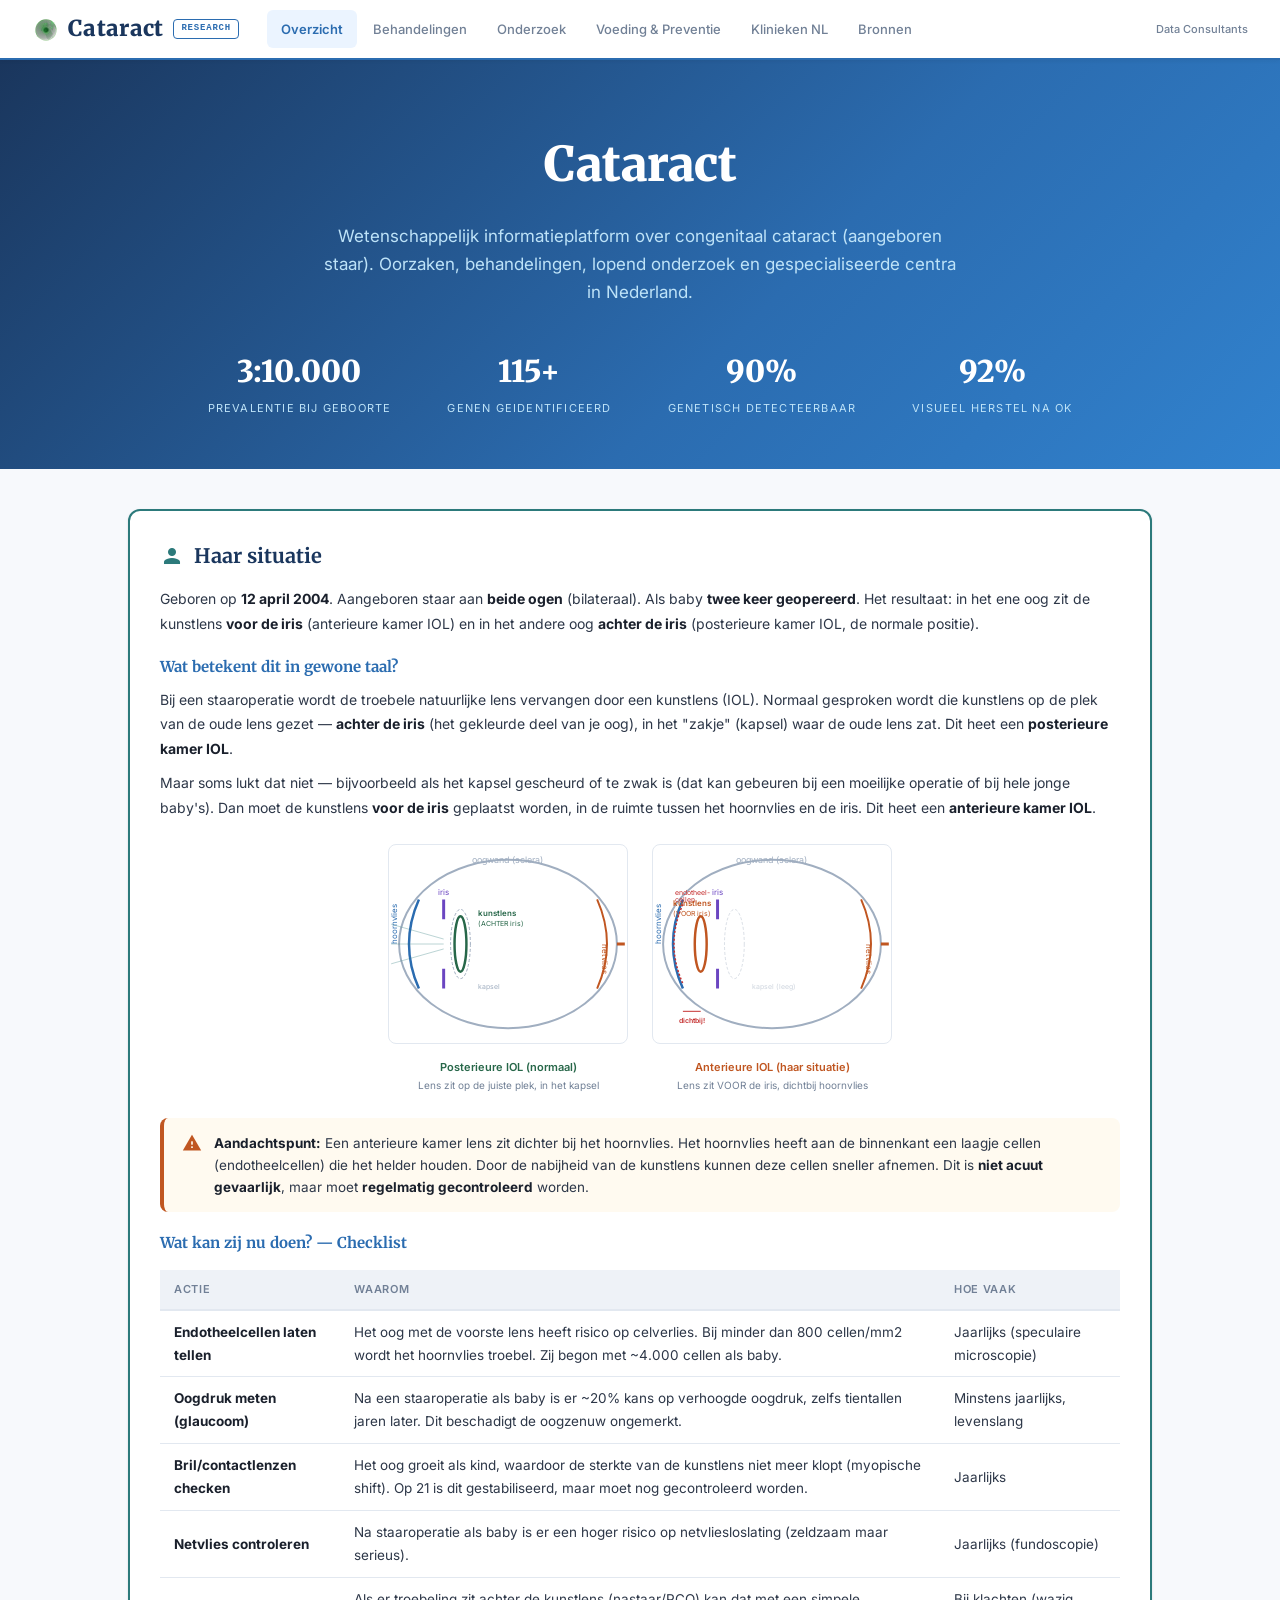
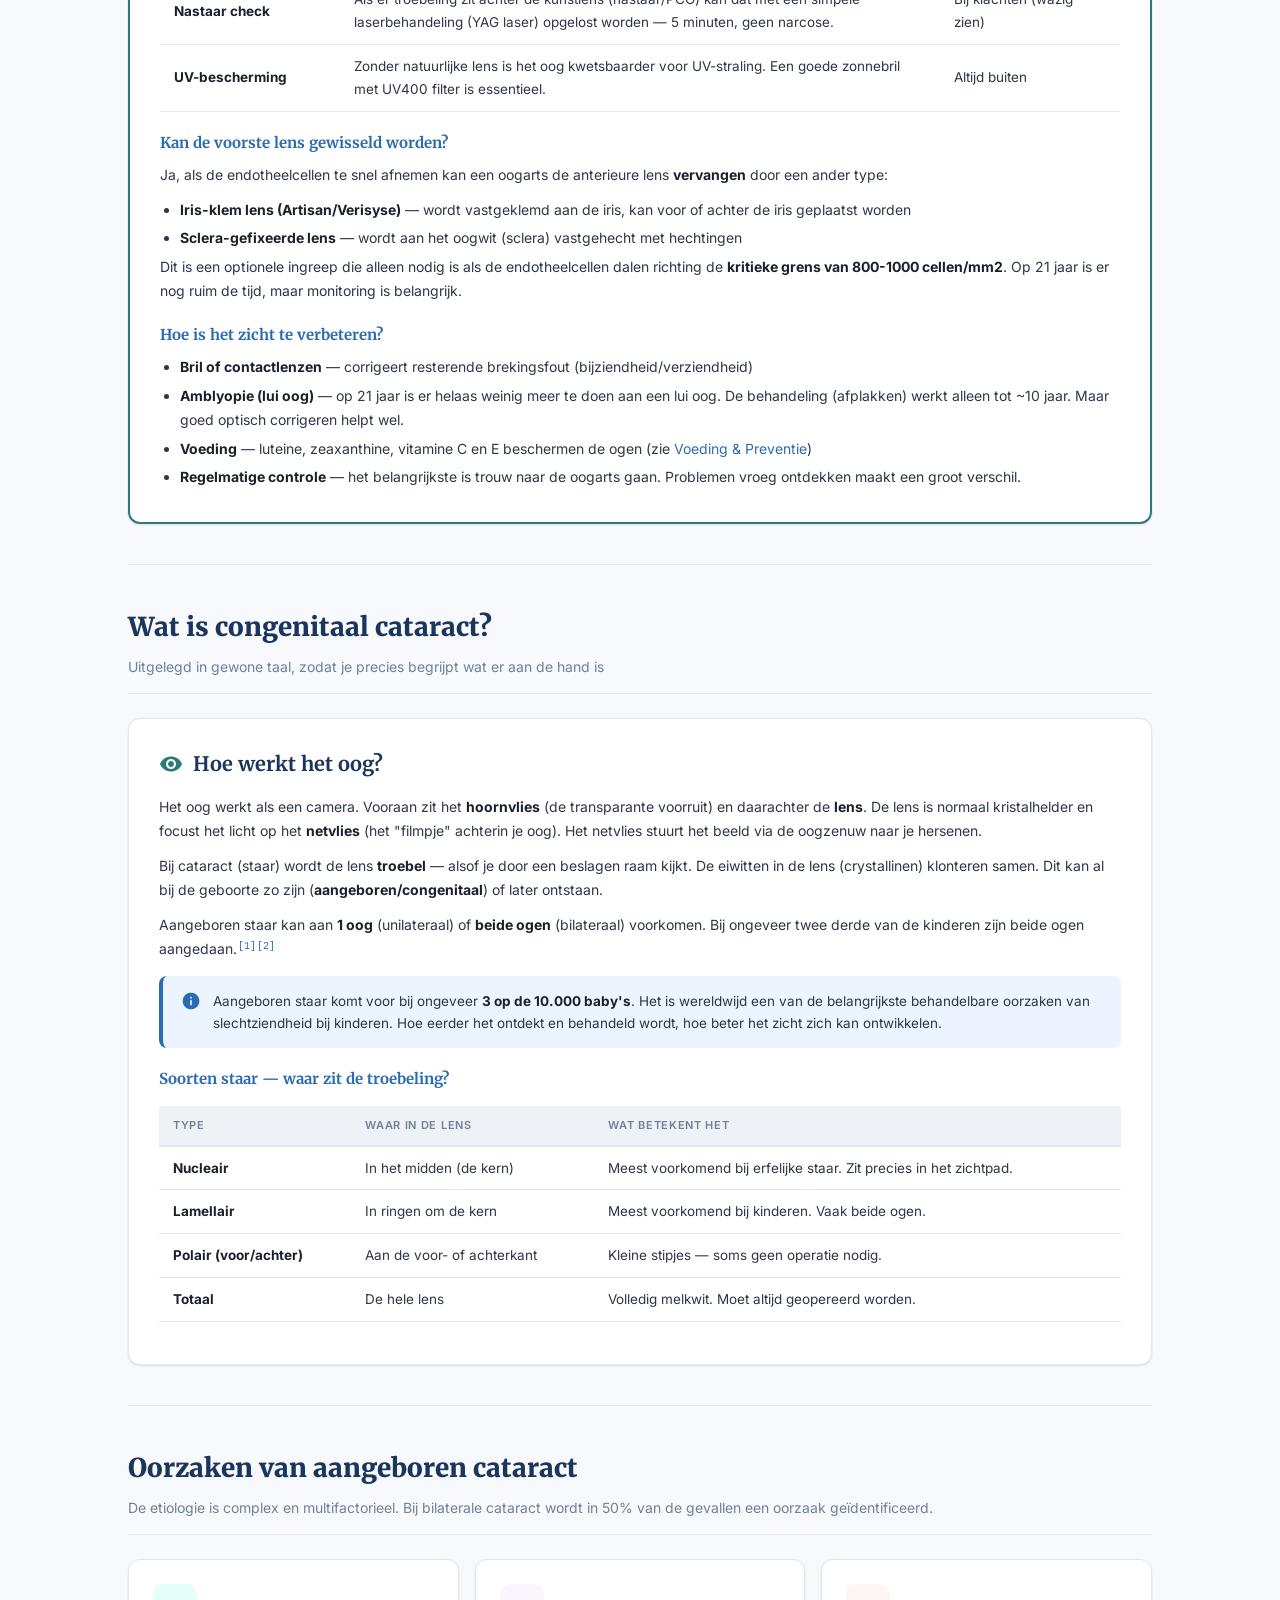
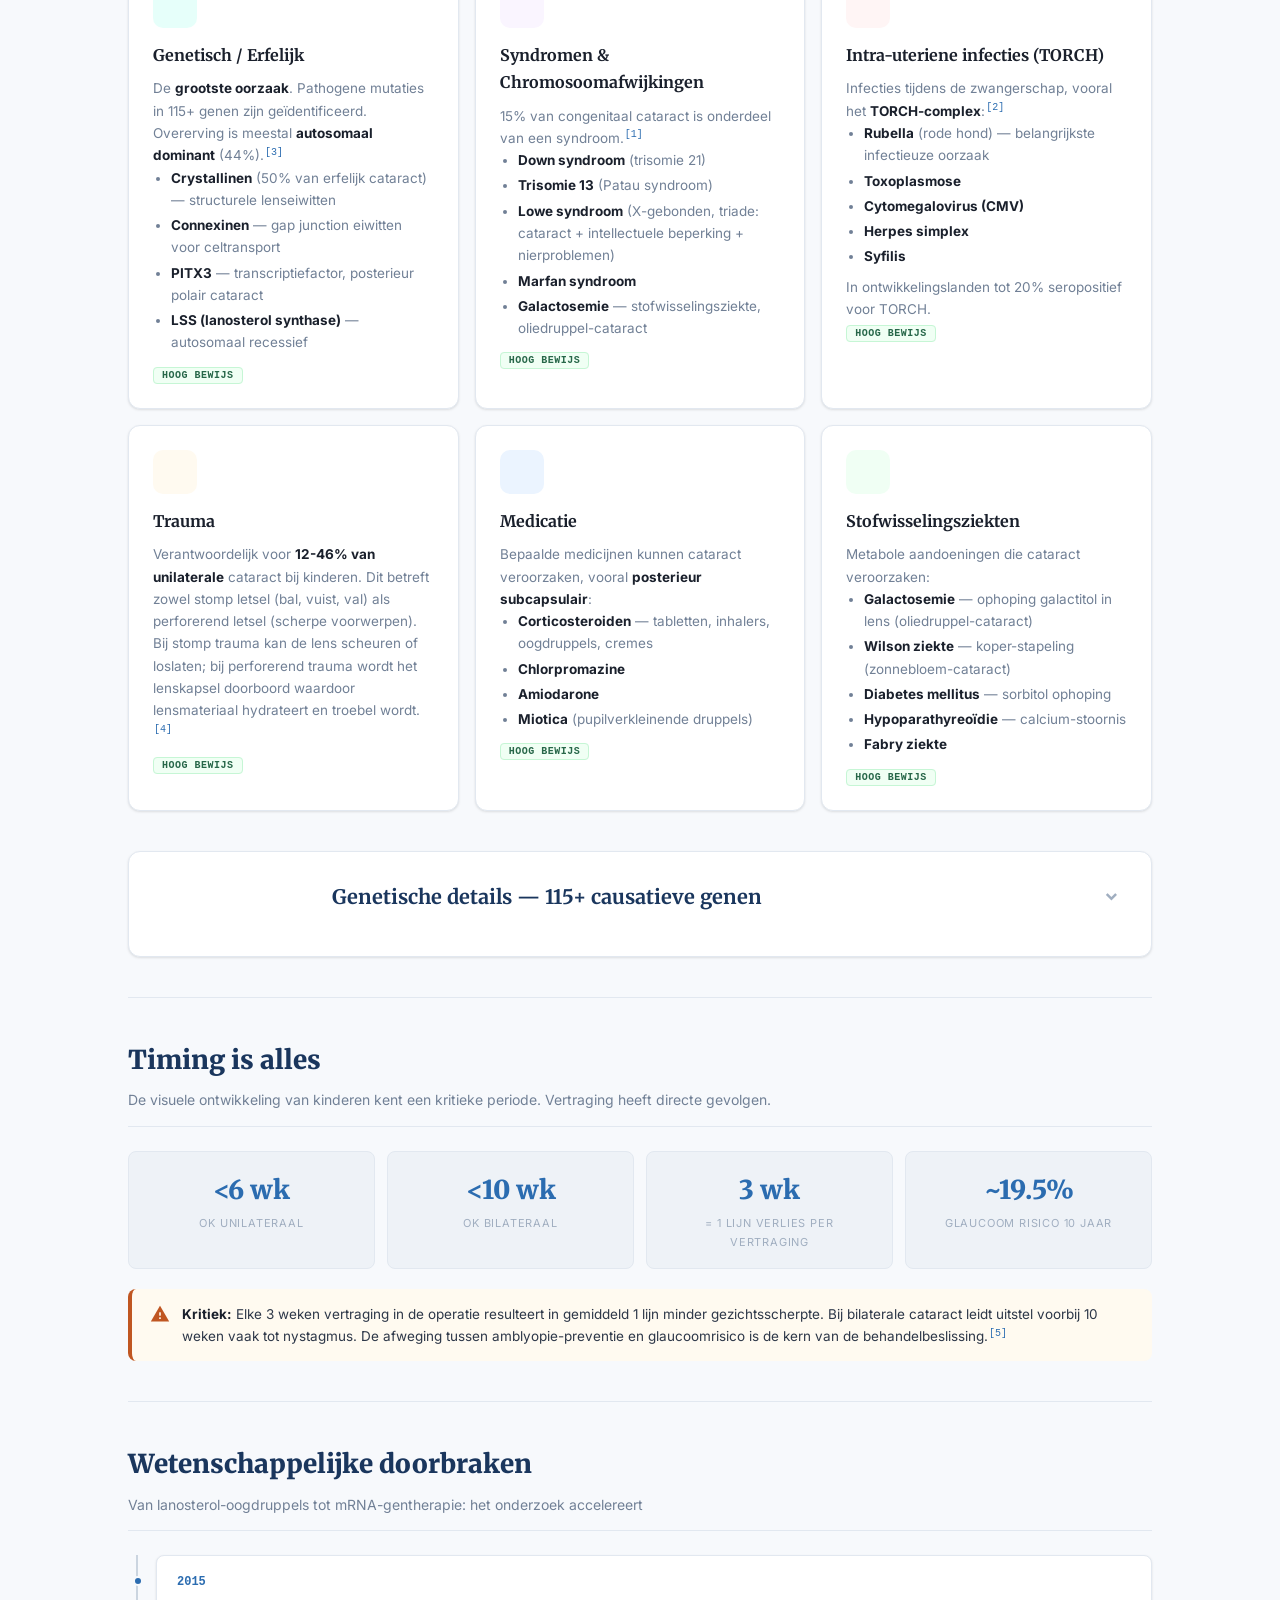
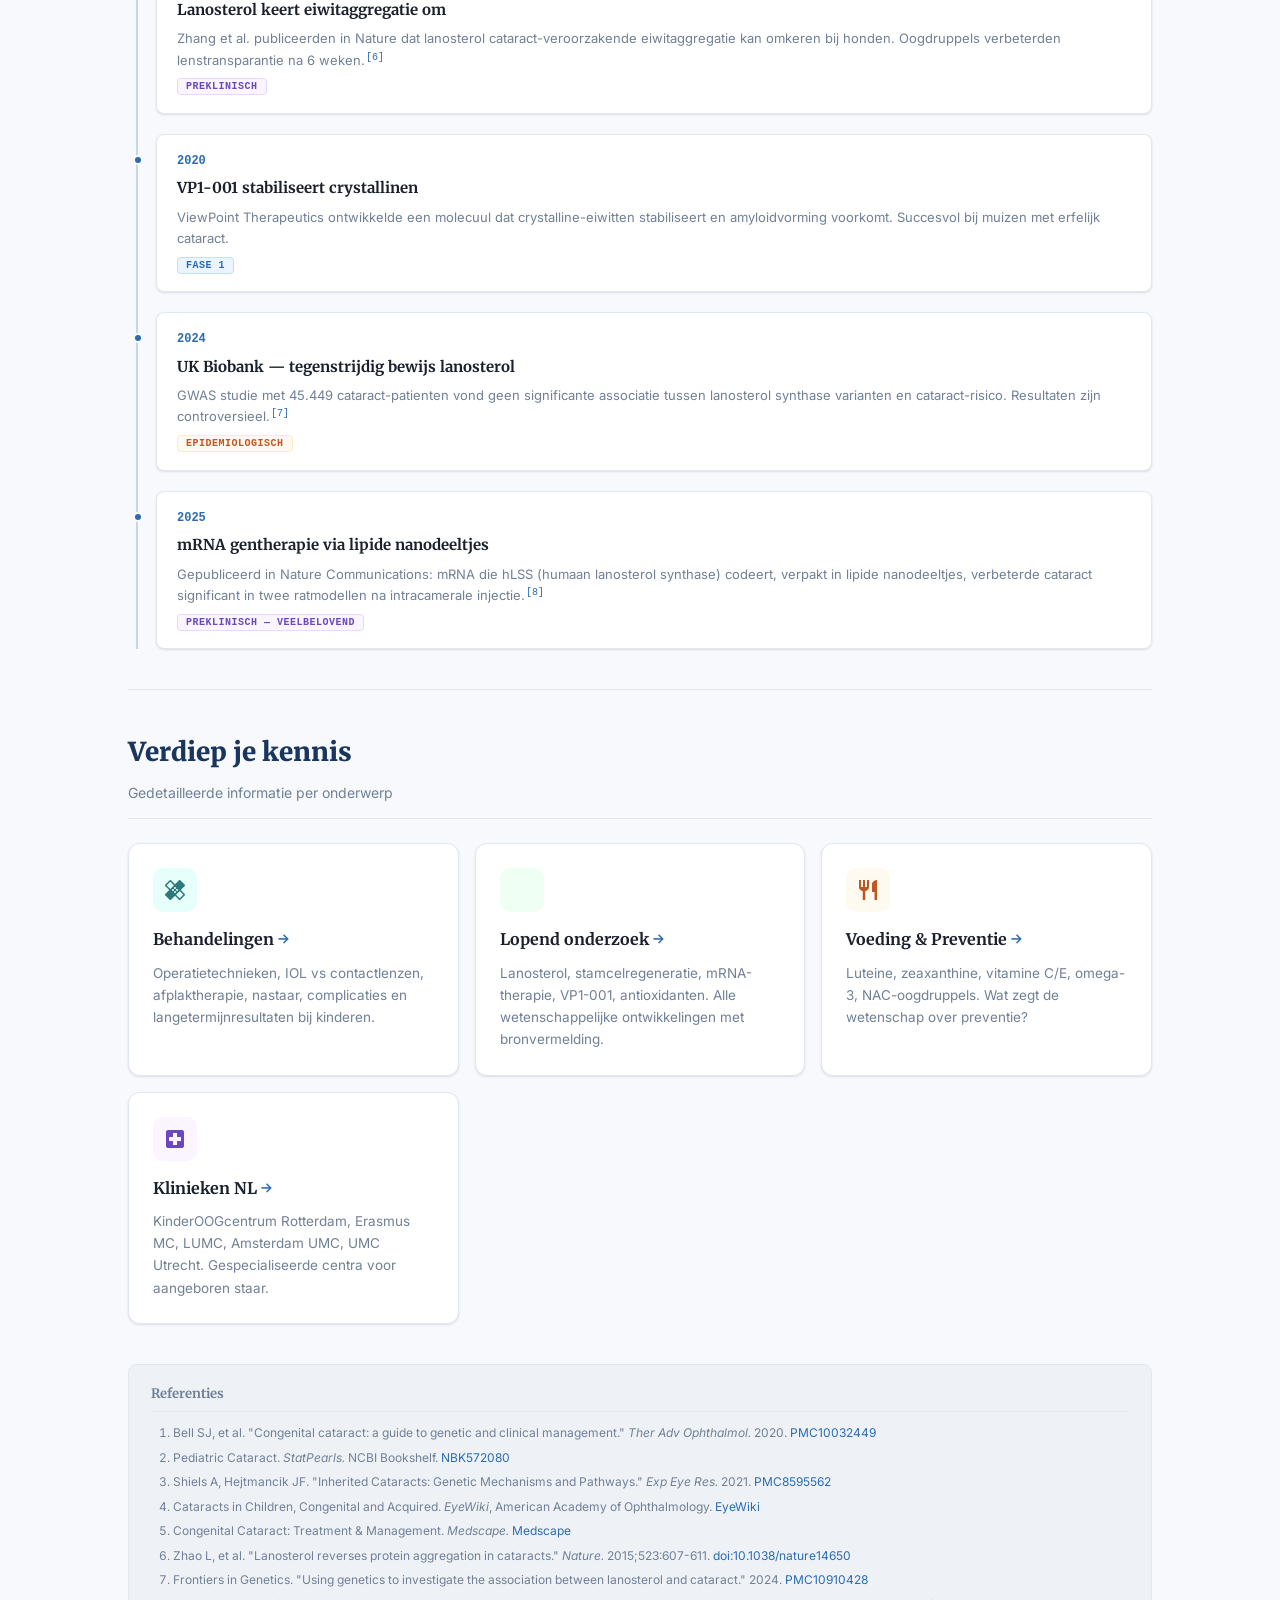
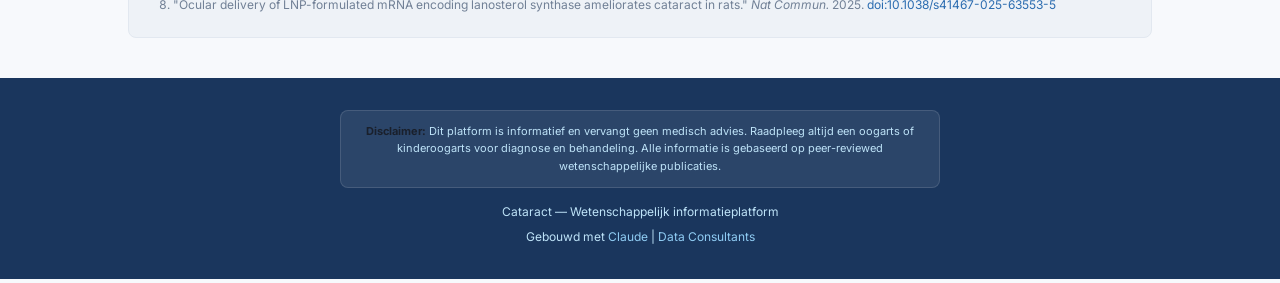
==== commit 908d5e06: "redesign: licht medisch thema + Cataract hernoemd - Style.css: compleet nieuw licht design (wit/blau" ====
--- a/index.html
+++ b/index.html
@@ -3,7 +3,7 @@
 <head>
 <meta charset="UTF-8">
 <meta name="viewport" content="width=device-width, initial-scale=1.0">
-<title>catARACT — Wetenschappelijk overzicht aangeboren cataract</title>
+<title>Cataract — Wetenschappelijk overzicht aangeboren cataract</title>
 <link href="https://fonts.googleapis.com/icon?family=Material+Icons" rel="stylesheet">
 <link rel="stylesheet" href="style.css">
 <link rel="icon" href="data:image/svg+xml,<svg xmlns='http://www.w3.org/2000/svg' viewBox='0 0 100 100'><text y='.9em' font-size='90'>&#x1F441;</text></svg>">
@@ -11,7 +11,7 @@
 <body>
 
 <nav>
-    <div class="nav-logo">cat<span>ARACT</span></div>
+    <div class="nav-logo"><img src="dc-logo.svg" alt="DC" style="height:28px;vertical-align:middle;margin-right:8px">Cataract</div>
     <span class="nav-badge">RESEARCH</span>
     <div class="nav-links" id="nav-links">
         <a href="index.html" class="active">Overzicht</a>
@@ -27,7 +27,7 @@
 
 <!-- Hero -->
 <div class="hero">
-    <h1>cat<span class="hl">ARACT</span></h1>
+    <h1>Cataract</h1>
     <p class="subtitle">Wetenschappelijk informatieplatform over congenitaal cataract (aangeboren staar). Oorzaken, behandelingen, lopend onderzoek en gespecialiseerde centra in Nederland.</p>
     <div class="hero-stats">
         <div class="hero-stat">
@@ -437,7 +437,7 @@
     <div class="disclaimer">
         <strong>Disclaimer:</strong> Dit platform is informatief en vervangt geen medisch advies. Raadpleeg altijd een oogarts of kinderoogarts voor diagnose en behandeling. Alle informatie is gebaseerd op peer-reviewed wetenschappelijke publicaties.
     </div>
-    <p>cat<span style="color:var(--teal)">ARACT</span> — Wetenschappelijk informatieplatform</p>
+    <p>Cataract — Wetenschappelijk informatieplatform</p>
     <p style="margin-top:4px">Gebouwd met <a href="https://claude.ai" target="_blank">Claude</a> | <a href="https://anneversion.github.io/dataconsultants" target="_blank">Data Consultants</a></p>
 </footer>
 
--- a/style.css
+++ b/style.css
@@ -1,48 +1,48 @@
-/* catARACT — Wetenschappelijk-medisch design
-   Geïnspireerd door The Lancet, Nature Medicine, NEJM */
-
-@import url('https://fonts.googleapis.com/css2?family=Playfair+Display:wght@400;600;700;800;900&family=Inter:wght@300;400;500;600;700&family=JetBrains+Mono:wght@400;500&display=swap');
+/* Cataract — Licht medisch design
+   Geïnspireerd door LUMC, Erasmus MC, Mayo Clinic */
+
+@import url('https://fonts.googleapis.com/css2?family=Inter:wght@300;400;500;600;700;800&family=Merriweather:wght@400;700;900&display=swap');
 
 :root {
-    --bg: #0c1117;
-    --bg-elevated: #151b24;
-    --bg-card: #1a2230;
-    --bg-card-hover: #1f2a3a;
-    --bg-inset: #0f151d;
-    --text: #c9d1d9;
-    --text-bright: #ecf0f5;
-    --text-dim: #7d8590;
-    --text-muted: #484f58;
-    --accent: #58a6ff;
-    --accent-dim: #1f6feb;
-    --accent-bg: rgba(88,166,255,0.08);
-    --teal: #3fb4a5;
-    --teal-dim: rgba(63,180,165,0.12);
-    --green: #3fb950;
-    --green-bg: rgba(63,185,80,0.08);
-    --orange: #d29922;
-    --orange-bg: rgba(210,153,34,0.08);
-    --red: #f85149;
-    --red-bg: rgba(248,81,73,0.08);
-    --purple: #a371f7;
-    --purple-bg: rgba(163,113,247,0.08);
-    --gold: #c9a642;
-    --border: #21262d;
-    --border-light: #30363d;
+    --bg: #f7f9fc;
+    --bg-white: #ffffff;
+    --bg-light: #eef2f7;
+    --bg-blue: #e8f0fe;
+    --bg-dark: #1a365d;
+    --bg-nav: #ffffff;
+    --text: #2d3748;
+    --text-bright: #1a202c;
+    --text-dim: #718096;
+    --text-muted: #a0aec0;
+    --accent: #2b6cb0;
+    --accent-hover: #2c5282;
+    --accent-light: #ebf4ff;
+    --teal: #2c7a7b;
+    --teal-light: #e6fffa;
+    --green: #276749;
+    --green-light: #f0fff4;
+    --orange: #c05621;
+    --orange-light: #fffaf0;
+    --red: #c53030;
+    --red-light: #fff5f5;
+    --purple: #6b46c1;
+    --purple-light: #faf5ff;
+    --border: #e2e8f0;
+    --border-dark: #cbd5e0;
     --radius: 8px;
     --radius-lg: 12px;
-    --shadow: 0 1px 3px rgba(0,0,0,0.3), 0 1px 2px rgba(0,0,0,0.2);
-    --shadow-lg: 0 8px 24px rgba(0,0,0,0.4);
-    --font-serif: 'Playfair Display', Georgia, 'Times New Roman', serif;
-    --font-sans: 'Inter', -apple-system, 'Segoe UI', system-ui, sans-serif;
-    --font-mono: 'JetBrains Mono', 'Cascadia Code', monospace;
+    --shadow: 0 1px 3px rgba(0,0,0,0.08), 0 1px 2px rgba(0,0,0,0.04);
+    --shadow-lg: 0 4px 14px rgba(0,0,0,0.08);
+    --font-body: 'Inter', -apple-system, 'Segoe UI', system-ui, sans-serif;
+    --font-heading: 'Merriweather', Georgia, serif;
+    --font-mono: 'Cascadia Code', 'JetBrains Mono', monospace;
 }
 
 /* Reset */
 *, *::before, *::after { margin: 0; padding: 0; box-sizing: border-box; }
 html { scroll-behavior: smooth; }
 body {
-    font-family: var(--font-sans);
+    font-family: var(--font-body);
     font-size: 15px;
     line-height: 1.7;
     color: var(--text);
@@ -50,66 +50,66 @@
     -webkit-font-smoothing: antialiased;
 }
 a { color: var(--accent); text-decoration: none; transition: color 0.2s; }
-a:hover { color: var(--teal); }
+a:hover { color: var(--accent-hover); text-decoration: underline; }
 img { max-width: 100%; }
+strong { color: var(--text-bright); }
 
 /* ═══ NAVIGATION ═══ */
 nav {
-    background: rgba(12,17,23,0.92);
-    backdrop-filter: blur(12px);
-    -webkit-backdrop-filter: blur(12px);
-    border-bottom: 1px solid var(--border);
+    background: var(--bg-nav);
+    border-bottom: 2px solid var(--accent);
     padding: 0 32px;
     display: flex;
     align-items: center;
-    height: 52px;
+    height: 60px;
     position: sticky;
     top: 0;
     z-index: 1000;
+    box-shadow: 0 1px 4px rgba(0,0,0,0.06);
 }
 .nav-logo {
-    font-family: var(--font-serif);
+    font-family: var(--font-heading);
     font-size: 22px;
-    font-weight: 800;
-    color: var(--text-bright);
-    letter-spacing: 0.5px;
-}
-.nav-logo span { color: var(--teal); }
+    font-weight: 900;
+    color: var(--bg-dark);
+    letter-spacing: 0.3px;
+}
+.nav-logo span { color: var(--accent); }
 .nav-badge {
     font-family: var(--font-mono);
     font-size: 9px;
-    font-weight: 500;
-    color: var(--teal);
-    border: 1px solid rgba(63,180,165,0.3);
-    padding: 1px 6px;
+    font-weight: 600;
+    color: var(--accent);
+    border: 1.5px solid var(--accent);
+    padding: 1px 7px;
     border-radius: 4px;
-    margin-left: 8px;
+    margin-left: 10px;
     vertical-align: middle;
-    letter-spacing: 0.5px;
+    letter-spacing: 0.8px;
+    text-transform: uppercase;
 }
 .nav-links {
     display: flex;
     gap: 2px;
-    margin-left: 32px;
+    margin-left: 28px;
 }
 .nav-links a {
     color: var(--text-dim);
-    padding: 6px 14px;
+    padding: 8px 14px;
     border-radius: 6px;
     font-size: 13px;
     font-weight: 500;
     transition: all 0.2s;
-    border: 1px solid transparent;
 }
 .nav-links a:hover {
     color: var(--text-bright);
-    background: var(--bg-elevated);
+    background: var(--bg-light);
     text-decoration: none;
 }
 .nav-links a.active {
-    color: var(--teal);
-    background: var(--teal-dim);
-    border-color: rgba(63,180,165,0.2);
+    color: var(--accent);
+    background: var(--accent-light);
+    font-weight: 600;
     text-decoration: none;
 }
 .nav-dc {
@@ -121,81 +121,64 @@
 
 /* ═══ HERO ═══ */
 .hero {
-    background: linear-gradient(180deg, #0f1923 0%, #0c1117 100%);
-    border-bottom: 1px solid var(--border);
-    padding: 72px 32px 56px;
+    background: linear-gradient(135deg, #1a365d 0%, #2b6cb0 60%, #3182ce 100%);
+    padding: 64px 32px 52px;
     text-align: center;
     position: relative;
-    overflow: hidden;
-}
-.hero::before {
-    content: '';
-    position: absolute;
-    top: -50%;
-    left: 50%;
-    transform: translateX(-50%);
-    width: 800px;
-    height: 800px;
-    background: radial-gradient(circle, rgba(63,180,165,0.06) 0%, transparent 70%);
-    pointer-events: none;
 }
 .hero h1 {
-    font-family: var(--font-serif);
-    font-size: 56px;
+    font-family: var(--font-heading);
+    font-size: 48px;
     font-weight: 900;
-    color: var(--text-bright);
+    color: #fff;
     margin-bottom: 16px;
     letter-spacing: -0.5px;
-    position: relative;
-}
-.hero h1 .hl { color: var(--teal); }
+}
+.hero h1 .hl { color: #90cdf4; }
 .hero .subtitle {
     font-size: 17px;
-    color: var(--text-dim);
+    color: #bee3f8;
     max-width: 640px;
     margin: 0 auto 40px;
     font-weight: 400;
-    line-height: 1.6;
+    line-height: 1.65;
 }
 .hero-stats {
     display: flex;
     justify-content: center;
-    gap: 64px;
+    gap: 56px;
     flex-wrap: wrap;
-    position: relative;
 }
 .hero-stat { text-align: center; }
 .hero-stat .num {
-    font-family: var(--font-mono);
-    font-size: 32px;
-    font-weight: 700;
-    color: var(--teal);
-    letter-spacing: -0.5px;
+    font-family: var(--font-heading);
+    font-size: 30px;
+    font-weight: 900;
+    color: #fff;
 }
 .hero-stat .label {
     font-size: 11px;
-    color: var(--text-muted);
+    color: #bee3f8;
     text-transform: uppercase;
-    letter-spacing: 1.5px;
-    margin-top: 4px;
-}
-
-/* ═══ PAGE HEADER (voor subpaginas) ═══ */
+    letter-spacing: 1.2px;
+    margin-top: 2px;
+}
+
+/* ═══ PAGE HEADER ═══ */
 .page-header {
-    background: linear-gradient(180deg, #0f1923 0%, #0c1117 100%);
-    border-bottom: 1px solid var(--border);
-    padding: 48px 32px 36px;
+    background: linear-gradient(135deg, #1a365d 0%, #2b6cb0 100%);
+    padding: 44px 32px 32px;
     text-align: center;
 }
 .page-header h1 {
-    font-family: var(--font-serif);
-    font-size: 36px;
-    font-weight: 800;
-    color: var(--text-bright);
+    font-family: var(--font-heading);
+    font-size: 32px;
+    font-weight: 900;
+    color: #fff;
     margin-bottom: 8px;
 }
 .page-header p {
-    color: var(--text-dim);
+    color: #bee3f8;
     font-size: 15px;
     max-width: 600px;
     margin: 0 auto;
@@ -203,52 +186,50 @@
 
 /* ═══ CONTAINER ═══ */
 .container {
-    max-width: 1120px;
+    max-width: 1080px;
     margin: 0 auto;
-    padding: 48px 32px;
+    padding: 40px 28px;
 }
 
 /* ═══ SECTION TITLES ═══ */
 .section-title {
-    font-family: var(--font-serif);
-    font-size: 28px;
-    font-weight: 700;
-    color: var(--text-bright);
+    font-family: var(--font-heading);
+    font-size: 26px;
+    font-weight: 900;
+    color: var(--bg-dark);
     margin-bottom: 6px;
-    letter-spacing: -0.3px;
 }
 .section-sub {
     color: var(--text-dim);
     font-size: 14px;
-    margin-bottom: 28px;
-    padding-bottom: 16px;
+    margin-bottom: 24px;
+    padding-bottom: 14px;
     border-bottom: 1px solid var(--border);
 }
 .section-divider {
     height: 1px;
     background: var(--border);
-    margin: 48px 0;
+    margin: 40px 0;
 }
 
 /* ═══ CARDS ═══ */
 .cards {
     display: grid;
-    grid-template-columns: repeat(auto-fit, minmax(320px, 1fr));
+    grid-template-columns: repeat(auto-fit, minmax(300px, 1fr));
     gap: 16px;
-    margin-bottom: 48px;
+    margin-bottom: 40px;
 }
 .card {
-    background: var(--bg-card);
+    background: var(--bg-white);
     border-radius: var(--radius-lg);
     padding: 24px;
     border: 1px solid var(--border);
-    transition: all 0.25s;
-    position: relative;
+    box-shadow: var(--shadow);
+    transition: all 0.2s;
 }
 .card:hover {
-    border-color: var(--border-light);
-    background: var(--bg-card-hover);
-    box-shadow: var(--shadow);
+    box-shadow: var(--shadow-lg);
+    border-color: var(--border-dark);
 }
 .card-icon {
     width: 44px;
@@ -257,77 +238,59 @@
     display: flex;
     align-items: center;
     justify-content: center;
-    margin-bottom: 16px;
+    margin-bottom: 14px;
     font-size: 22px;
 }
-.card-icon.blue { background: var(--accent-bg); color: var(--accent); }
-.card-icon.green { background: var(--green-bg); color: var(--green); }
-.card-icon.orange { background: var(--orange-bg); color: var(--orange); }
-.card-icon.red { background: var(--red-bg); color: var(--red); }
-.card-icon.purple { background: var(--purple-bg); color: var(--purple); }
-.card-icon.teal { background: var(--teal-dim); color: var(--teal); }
+.card-icon.blue { background: var(--accent-light); color: var(--accent); }
+.card-icon.green { background: var(--green-light); color: var(--green); }
+.card-icon.orange { background: var(--orange-light); color: var(--orange); }
+.card-icon.red { background: var(--red-light); color: var(--red); }
+.card-icon.purple { background: var(--purple-light); color: var(--purple); }
+.card-icon.teal { background: var(--teal-light); color: var(--teal); }
 .card h3 {
-    font-family: var(--font-serif);
-    font-size: 17px;
+    font-family: var(--font-heading);
+    font-size: 16px;
     font-weight: 700;
     color: var(--text-bright);
     margin-bottom: 8px;
 }
-.card p {
-    color: var(--text-dim);
-    font-size: 13.5px;
-    line-height: 1.65;
-}
-.card ul {
-    color: var(--text-dim);
-    font-size: 13.5px;
-    padding-left: 18px;
-    line-height: 1.65;
-}
-.card ul li { margin-bottom: 4px; }
-.card-link {
-    cursor: pointer;
-}
-.card-link:hover {
-    border-color: var(--teal);
-}
-.card-link h3::after {
-    content: ' →';
-    color: var(--teal);
-    transition: transform 0.2s;
-}
+.card p { color: var(--text-dim); font-size: 13.5px; line-height: 1.65; }
+.card ul { color: var(--text-dim); font-size: 13.5px; padding-left: 18px; line-height: 1.65; }
+.card ul li { margin-bottom: 3px; }
+.card-link { cursor: pointer; }
+.card-link:hover { border-color: var(--accent); }
+.card-link h3::after { content: ' \2192'; color: var(--accent); }
 
 /* ═══ INFO BLOCKS ═══ */
 .info-block {
-    background: var(--bg-card);
+    background: var(--bg-white);
     border-radius: var(--radius-lg);
-    padding: 28px 32px;
+    padding: 28px 30px;
     border: 1px solid var(--border);
+    box-shadow: var(--shadow);
     margin-bottom: 20px;
 }
 .info-block h2 {
-    font-family: var(--font-serif);
-    font-size: 21px;
+    font-family: var(--font-heading);
+    font-size: 20px;
     font-weight: 700;
-    color: var(--text-bright);
-    margin-bottom: 16px;
+    color: var(--bg-dark);
+    margin-bottom: 14px;
     display: flex;
     align-items: center;
     gap: 10px;
 }
 .info-block h3 {
-    font-family: var(--font-serif);
-    font-size: 16px;
-    font-weight: 600;
-    margin: 20px 0 8px;
-    color: var(--teal);
-}
-.info-block p {
-    margin-bottom: 12px;
-    font-size: 14px;
-    line-height: 1.75;
-}
-.info-block strong { color: var(--text-bright); }
+    font-family: var(--font-heading);
+    font-size: 15px;
+    font-weight: 700;
+    margin: 18px 0 8px;
+    color: var(--accent);
+}
+.info-block p { margin-bottom: 10px; font-size: 14px; line-height: 1.75; }
+.info-block ul { font-size: 14px; padding-left: 20px; line-height: 1.75; }
+.info-block ul li { margin-bottom: 4px; }
+.info-block ol { font-size: 14px; padding-left: 20px; line-height: 1.75; }
 
 /* ═══ BADGES ═══ */
 .badge {
@@ -336,58 +299,56 @@
     border-radius: 20px;
     font-size: 11px;
     font-weight: 600;
-    letter-spacing: 0.3px;
-}
-.badge.green { background: var(--green-bg); color: var(--green); border: 1px solid rgba(63,185,80,0.2); }
-.badge.orange { background: var(--orange-bg); color: var(--orange); border: 1px solid rgba(210,153,34,0.2); }
-.badge.red { background: var(--red-bg); color: var(--red); border: 1px solid rgba(248,81,73,0.2); }
-.badge.blue { background: var(--accent-bg); color: var(--accent); border: 1px solid rgba(88,166,255,0.2); }
-.badge.purple { background: var(--purple-bg); color: var(--purple); border: 1px solid rgba(163,113,247,0.2); }
-.badge.teal { background: var(--teal-dim); color: var(--teal); border: 1px solid rgba(63,180,165,0.2); }
-
-/* Evidence level badges */
+}
+.badge.green { background: var(--green-light); color: var(--green); border: 1px solid #c6f6d5; }
+.badge.orange { background: var(--orange-light); color: var(--orange); border: 1px solid #feebc8; }
+.badge.red { background: var(--red-light); color: var(--red); border: 1px solid #fed7d7; }
+.badge.blue { background: var(--accent-light); color: var(--accent); border: 1px solid #bee3f8; }
+.badge.purple { background: var(--purple-light); color: var(--purple); border: 1px solid #e9d8fd; }
+.badge.teal { background: var(--teal-light); color: var(--teal); border: 1px solid #b2f5ea; }
+
+/* Evidence badges */
 .evidence {
     font-family: var(--font-mono);
     font-size: 10px;
-    font-weight: 500;
+    font-weight: 600;
     padding: 2px 8px;
     border-radius: 4px;
     letter-spacing: 0.5px;
 }
-.evidence.high { background: var(--green-bg); color: var(--green); border: 1px solid rgba(63,185,80,0.2); }
-.evidence.moderate { background: var(--orange-bg); color: var(--orange); border: 1px solid rgba(210,153,34,0.2); }
-.evidence.emerging { background: var(--purple-bg); color: var(--purple); border: 1px solid rgba(163,113,247,0.2); }
-.evidence.preclinical { background: var(--accent-bg); color: var(--accent); border: 1px solid rgba(88,166,255,0.2); }
+.evidence.high { background: var(--green-light); color: var(--green); border: 1px solid #c6f6d5; }
+.evidence.moderate { background: var(--orange-light); color: var(--orange); border: 1px solid #feebc8; }
+.evidence.emerging { background: var(--purple-light); color: var(--purple); border: 1px solid #e9d8fd; }
+.evidence.preclinical { background: var(--accent-light); color: var(--accent); border: 1px solid #bee3f8; }
 
 /* ═══ TABLES ═══ */
 table {
     width: 100%;
     border-collapse: collapse;
     font-size: 13.5px;
-    margin: 16px 0;
+    margin: 14px 0;
+    background: var(--bg-white);
 }
 th {
     text-align: left;
     padding: 10px 14px;
-    background: var(--bg-inset);
+    background: var(--bg-light);
     color: var(--text-dim);
     font-weight: 600;
     font-size: 11px;
     text-transform: uppercase;
-    letter-spacing: 0.8px;
-    border-bottom: 1px solid var(--border-light);
+    letter-spacing: 0.7px;
+    border-bottom: 2px solid var(--border);
 }
 td {
     padding: 10px 14px;
     border-bottom: 1px solid var(--border);
-    color: var(--text);
-}
-tr:hover td { background: rgba(63,180,165,0.04); }
-td strong { color: var(--text-bright); }
-
-/* ═══ CITATIONS / REFERENCES ═══ */
+}
+tr:hover td { background: var(--accent-light); }
+
+/* ═══ CITATIONS ═══ */
 .ref {
-    color: var(--teal);
+    color: var(--accent);
     font-family: var(--font-mono);
     font-size: 10px;
     vertical-align: super;
@@ -395,29 +356,23 @@
     margin-left: 1px;
 }
 .sources {
-    background: var(--bg-inset);
+    background: var(--bg-light);
     border: 1px solid var(--border);
     border-radius: var(--radius);
-    padding: 20px 24px;
-    margin-top: 20px;
+    padding: 18px 22px;
+    margin-top: 18px;
 }
 .sources h4 {
-    font-family: var(--font-serif);
-    font-size: 14px;
-    font-weight: 600;
+    font-family: var(--font-heading);
+    font-size: 13px;
+    font-weight: 700;
     color: var(--text-dim);
-    margin-bottom: 12px;
-    padding-bottom: 8px;
+    margin-bottom: 10px;
+    padding-bottom: 6px;
     border-bottom: 1px solid var(--border);
 }
-.sources ol {
-    padding-left: 24px;
-    font-size: 12px;
-    color: var(--text-dim);
-    line-height: 1.8;
-}
-.sources ol li { margin-bottom: 4px; }
-.sources ol li a { font-size: 12px; }
+.sources ol { padding-left: 22px; font-size: 12px; color: var(--text-dim); line-height: 1.8; }
+.sources ol li { margin-bottom: 3px; }
 
 /* ═══ COLLAPSIBLE ═══ */
 .collapsible {
@@ -435,18 +390,11 @@
     transition: transform 0.3s;
 }
 .collapsible.open::after { transform: rotate(180deg); }
-.collapsible-content {
-    max-height: 0;
-    overflow: hidden;
-    transition: max-height 0.4s ease;
-}
+.collapsible-content { max-height: 0; overflow: hidden; transition: max-height 0.4s ease; }
 .collapsible-content.open { max-height: 3000px; }
 
 /* ═══ TIMELINE ═══ */
-.timeline {
-    position: relative;
-    padding-left: 28px;
-}
+.timeline { position: relative; padding-left: 28px; }
 .timeline::before {
     content: '';
     position: absolute;
@@ -454,15 +402,16 @@
     top: 0;
     bottom: 0;
     width: 2px;
-    background: var(--border-light);
+    background: var(--border-dark);
 }
 .timeline-item {
     position: relative;
-    margin-bottom: 24px;
+    margin-bottom: 20px;
     padding: 16px 20px;
-    background: var(--bg-card);
+    background: var(--bg-white);
     border: 1px solid var(--border);
     border-radius: var(--radius);
+    box-shadow: var(--shadow);
 }
 .timeline-item::before {
     content: '';
@@ -472,62 +421,58 @@
     width: 10px;
     height: 10px;
     border-radius: 50%;
-    background: var(--teal);
+    background: var(--accent);
     border: 2px solid var(--bg);
 }
 .timeline-item .year {
     font-family: var(--font-mono);
     font-size: 12px;
-    color: var(--teal);
+    color: var(--accent);
     font-weight: 600;
     margin-bottom: 4px;
 }
 .timeline-item h4 {
-    font-family: var(--font-serif);
+    font-family: var(--font-heading);
     font-size: 15px;
-    font-weight: 600;
+    font-weight: 700;
     color: var(--text-bright);
     margin-bottom: 6px;
 }
-.timeline-item p {
-    font-size: 13px;
-    color: var(--text-dim);
-    line-height: 1.65;
-}
+.timeline-item p { font-size: 13px; color: var(--text-dim); line-height: 1.65; }
 
 /* ═══ STAT GRID ═══ */
 .stat-grid {
     display: grid;
-    grid-template-columns: repeat(auto-fit, minmax(200px, 1fr));
+    grid-template-columns: repeat(auto-fit, minmax(180px, 1fr));
     gap: 12px;
-    margin: 24px 0;
+    margin: 20px 0;
 }
 .stat-item {
-    background: var(--bg-inset);
+    background: var(--bg-light);
     border: 1px solid var(--border);
     border-radius: var(--radius);
-    padding: 16px 20px;
+    padding: 16px 18px;
     text-align: center;
 }
 .stat-item .num {
-    font-family: var(--font-mono);
-    font-size: 28px;
-    font-weight: 700;
-    color: var(--teal);
+    font-family: var(--font-heading);
+    font-size: 26px;
+    font-weight: 900;
+    color: var(--accent);
 }
 .stat-item .label {
     font-size: 11px;
     color: var(--text-muted);
     text-transform: uppercase;
-    letter-spacing: 1px;
-    margin-top: 4px;
+    letter-spacing: 0.8px;
+    margin-top: 2px;
 }
 
 /* ═══ ALERT BOXES ═══ */
 .alert {
     border-radius: var(--radius);
-    padding: 16px 20px;
-    margin: 16px 0;
+    padding: 14px 18px;
+    margin: 14px 0;
     font-size: 13.5px;
     display: flex;
     align-items: flex-start;
@@ -535,32 +480,34 @@
     line-height: 1.65;
 }
 .alert .material-icons { font-size: 20px; flex-shrink: 0; margin-top: 1px; }
-.alert.info { background: var(--accent-bg); border: 1px solid rgba(88,166,255,0.15); color: var(--accent); }
-.alert.warning { background: var(--orange-bg); border: 1px solid rgba(210,153,34,0.15); color: var(--orange); }
-.alert.success { background: var(--green-bg); border: 1px solid rgba(63,185,80,0.15); color: var(--green); }
-.alert.danger { background: var(--red-bg); border: 1px solid rgba(248,81,73,0.15); color: var(--red); }
+.alert.info { background: var(--accent-light); border-left: 4px solid var(--accent); color: var(--text); }
+.alert.info .material-icons { color: var(--accent); }
+.alert.warning { background: var(--orange-light); border-left: 4px solid var(--orange); color: var(--text); }
+.alert.warning .material-icons { color: var(--orange); }
+.alert.success { background: var(--green-light); border-left: 4px solid var(--green); color: var(--text); }
+.alert.success .material-icons { color: var(--green); }
+.alert.danger { background: var(--red-light); border-left: 4px solid var(--red); color: var(--text); }
+.alert.danger .material-icons { color: var(--red); }
 
 /* ═══ KLINIEK CARDS ═══ */
 .kliniek-card {
-    background: var(--bg-card);
+    background: var(--bg-white);
     border: 1px solid var(--border);
     border-radius: var(--radius-lg);
-    padding: 24px;
-    margin-bottom: 16px;
-    display: flex;
-    gap: 20px;
+    padding: 22px;
+    margin-bottom: 14px;
+    display: flex;
+    gap: 18px;
+    box-shadow: var(--shadow);
     transition: all 0.2s;
 }
-.kliniek-card:hover {
-    border-color: var(--teal);
-    background: var(--bg-card-hover);
-}
+.kliniek-card:hover { box-shadow: var(--shadow-lg); border-color: var(--accent); }
 .kliniek-card .icon {
     width: 48px;
     height: 48px;
     border-radius: 12px;
-    background: var(--teal-dim);
-    color: var(--teal);
+    background: var(--accent-light);
+    color: var(--accent);
     display: flex;
     align-items: center;
     justify-content: center;
@@ -568,20 +515,16 @@
     flex-shrink: 0;
 }
 .kliniek-card h3 {
-    font-family: var(--font-serif);
-    font-size: 17px;
+    font-family: var(--font-heading);
+    font-size: 16px;
     font-weight: 700;
     color: var(--text-bright);
     margin-bottom: 6px;
 }
-.kliniek-card p {
-    font-size: 13px;
-    color: var(--text-dim);
-    line-height: 1.6;
-}
+.kliniek-card p { font-size: 13px; color: var(--text-dim); line-height: 1.6; }
 .kliniek-card .meta {
     display: flex;
-    gap: 12px;
+    gap: 14px;
     margin-top: 8px;
     flex-wrap: wrap;
 }
@@ -596,41 +539,41 @@
 
 /* ═══ FOOTER ═══ */
 footer {
-    background: var(--bg-elevated);
-    border-top: 1px solid var(--border);
-    color: var(--text-muted);
+    background: var(--bg-dark);
+    color: #bee3f8;
     padding: 32px;
     text-align: center;
     font-size: 12px;
 }
 footer .disclaimer {
     max-width: 600px;
-    margin: 0 auto 12px;
+    margin: 0 auto 14px;
     line-height: 1.6;
     padding: 12px 16px;
-    background: var(--red-bg);
-    border: 1px solid rgba(248,81,73,0.15);
+    background: rgba(255,255,255,0.08);
+    border: 1px solid rgba(255,255,255,0.12);
     border-radius: var(--radius);
-    color: var(--text-dim);
+    color: #bee3f8;
     font-size: 11px;
 }
-footer a { color: var(--teal); }
+footer a { color: #90cdf4; }
 
 /* ═══ RESPONSIVE ═══ */
 @media (max-width: 768px) {
     nav { padding: 0 16px; }
     .nav-links { display: none; }
-    .hero { padding: 48px 16px 36px; }
-    .hero h1 { font-size: 36px; }
-    .hero-stats { gap: 32px; }
-    .container { padding: 32px 16px; }
+    .hero { padding: 44px 16px 36px; }
+    .hero h1 { font-size: 32px; }
+    .hero-stats { gap: 24px; }
+    .container { padding: 28px 16px; }
     .cards { grid-template-columns: 1fr; }
     .kliniek-card { flex-direction: column; }
-    .section-title { font-size: 24px; }
-    .page-header h1 { font-size: 28px; }
-}
-
-/* ═══ HAMBURGER MENU (mobile) ═══ */
+    .section-title { font-size: 22px; }
+    .page-header h1 { font-size: 26px; }
+    .stat-grid { grid-template-columns: repeat(2, 1fr); }
+}
+
+/* Hamburger */
 .nav-toggle {
     display: none;
     background: none;
@@ -647,30 +590,28 @@
         display: flex;
         flex-direction: column;
         position: absolute;
-        top: 52px;
+        top: 60px;
         left: 0;
         right: 0;
-        background: var(--bg-elevated);
-        border-bottom: 1px solid var(--border);
+        background: var(--bg-white);
+        border-bottom: 2px solid var(--accent);
         padding: 8px 16px;
         z-index: 999;
+        box-shadow: var(--shadow-lg);
     }
 }
 
-/* ═══ SCROLLBAR ═══ */
+/* Scrollbar */
 ::-webkit-scrollbar { width: 8px; }
 ::-webkit-scrollbar-track { background: var(--bg); }
-::-webkit-scrollbar-thumb { background: var(--border-light); border-radius: 4px; }
-::-webkit-scrollbar-thumb:hover { background: var(--text-muted); }
-
-/* ═══ PRINT ═══ */
+::-webkit-scrollbar-thumb { background: var(--border-dark); border-radius: 4px; }
+
+/* Print */
 @media print {
-    nav, footer { display: none; }
-    .hero { background: none; color: #000; padding: 24px 0; }
-    .hero h1 { color: #000; font-size: 28px; }
+    nav, footer, .nav-toggle { display: none; }
     body { background: #fff; color: #000; font-size: 12px; }
-    .card, .info-block { border: 1px solid #ccc; box-shadow: none; background: #fff; }
-    .badge { border: 1px solid #999; background: #f5f5f5; color: #333; }
-}
-
-/* ═══ COLLAPSIBLE SCRIPTS ═══ */
+    .hero, .page-header { background: none !important; color: #000; padding: 16px 0; }
+    .hero h1, .page-header h1 { color: #000; }
+    .card, .info-block, .kliniek-card { border: 1px solid #ccc; box-shadow: none; }
+    .alert { border: 1px solid #999; }
+}
